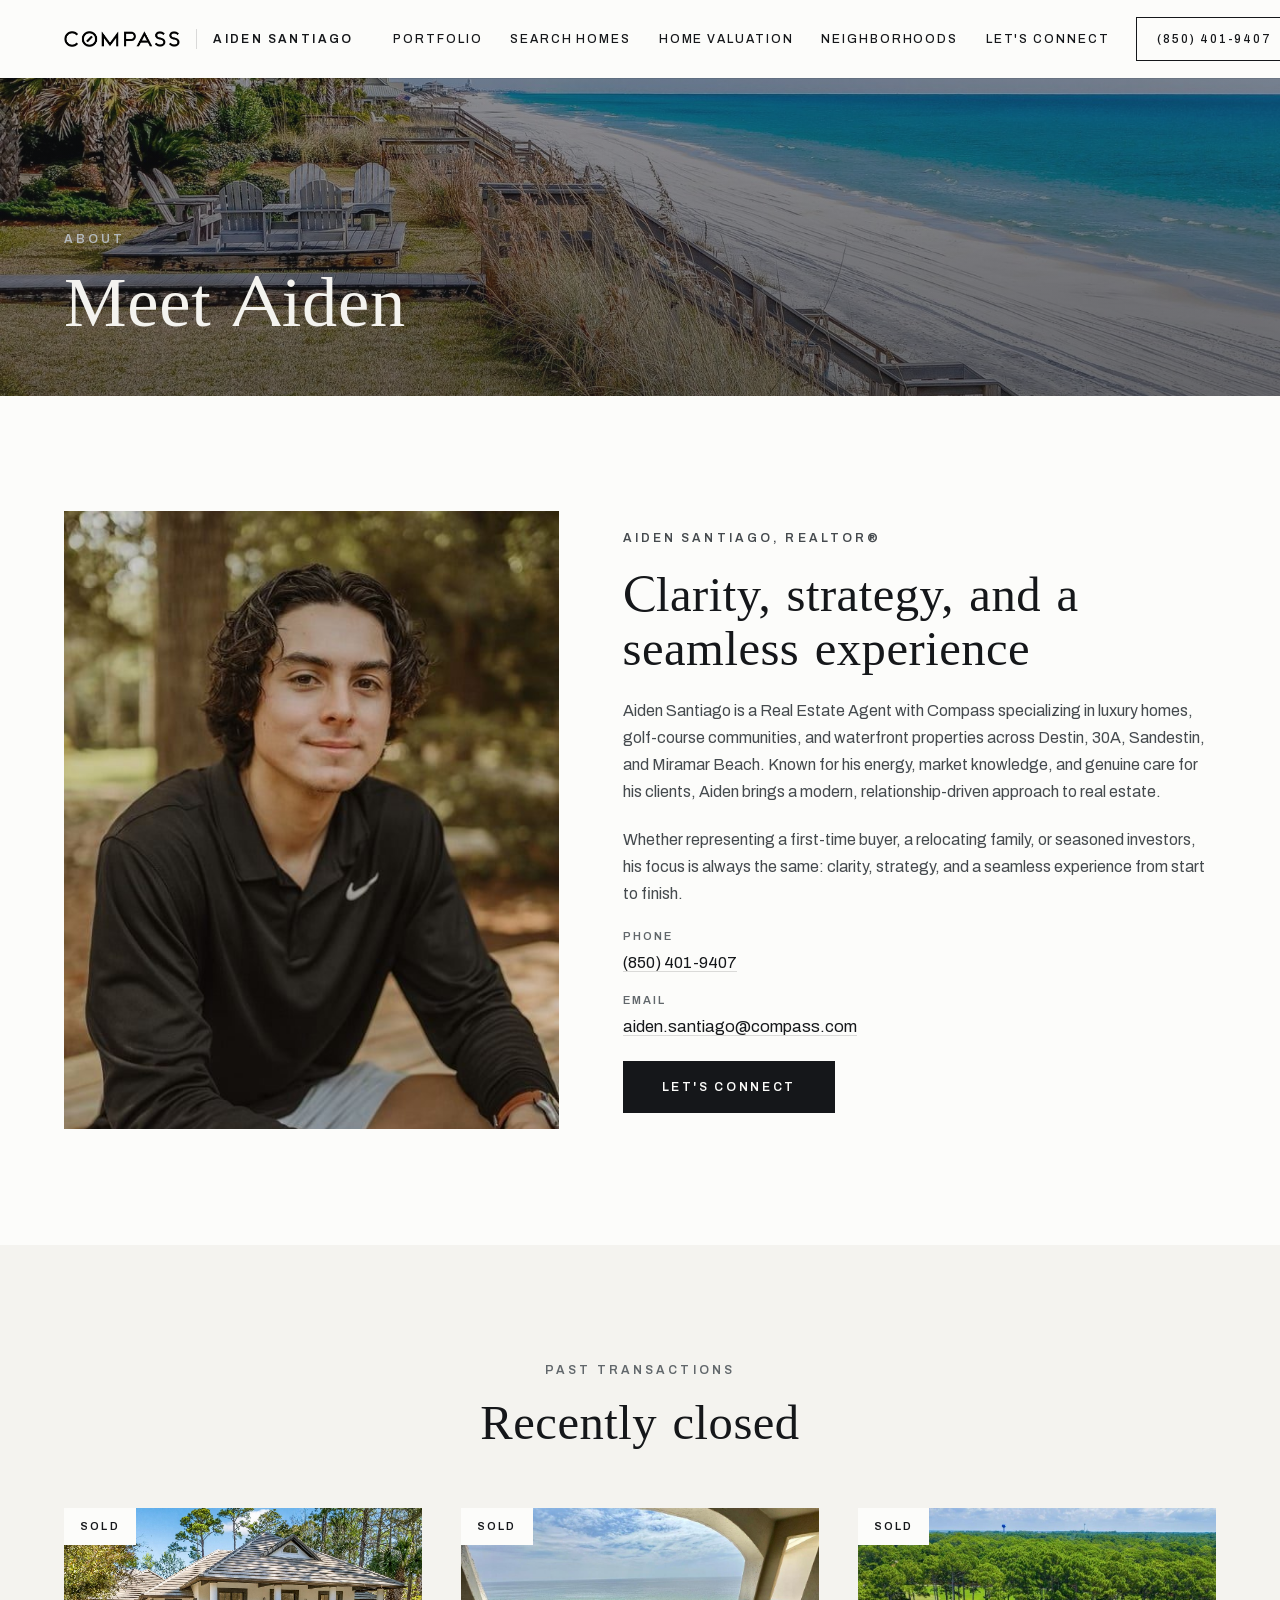
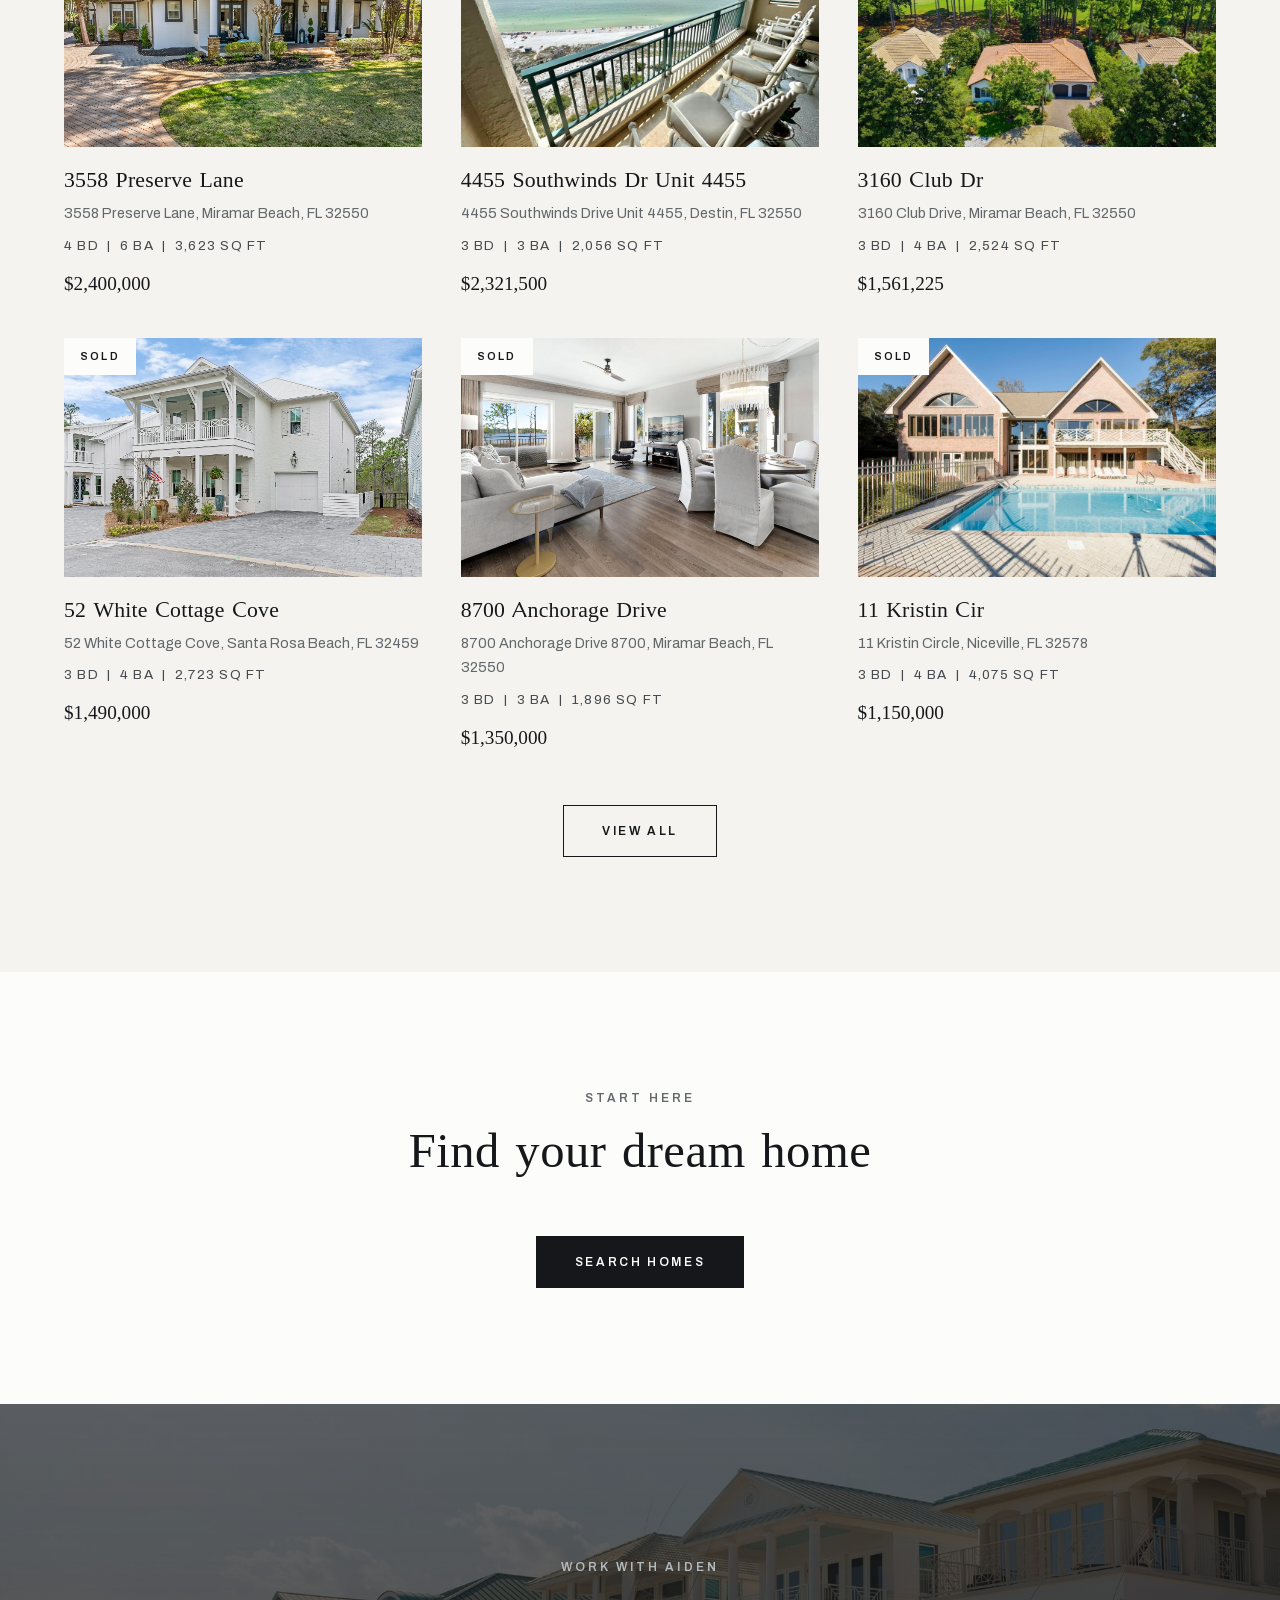
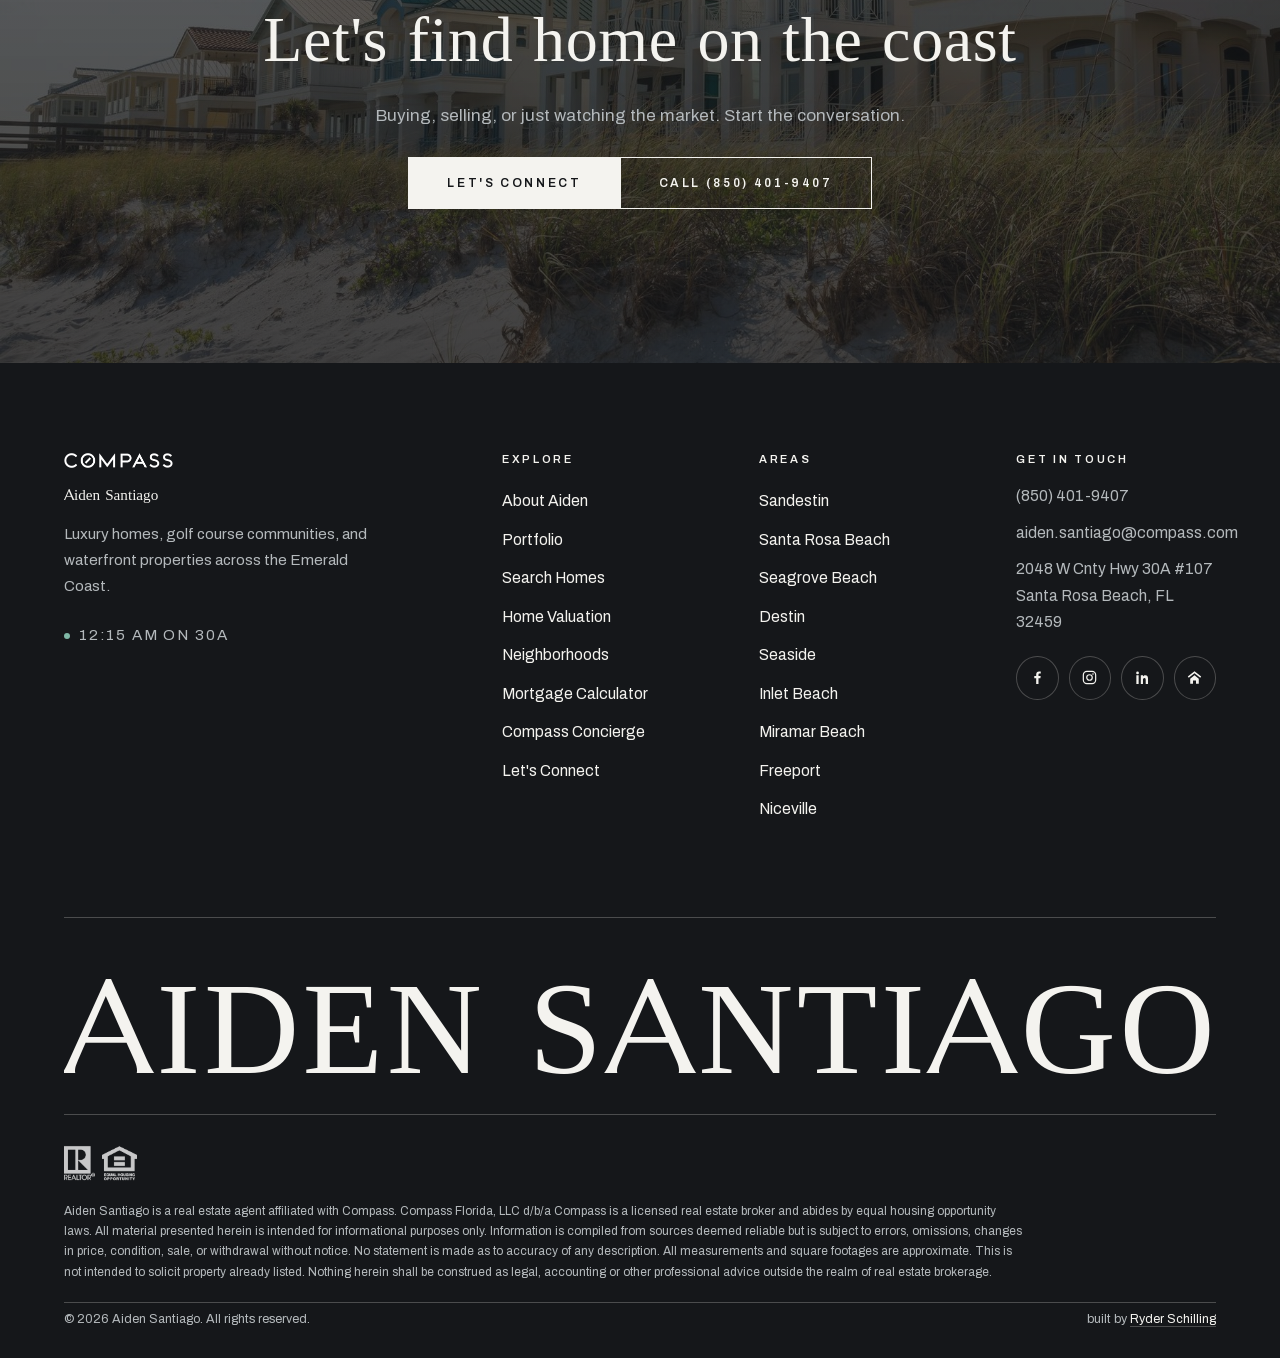
==== about/index.html @ 5829029d "Initial commit: Aiden Santiago real estate site" ====
<!DOCTYPE html>
<html lang="en">
<head>
<meta charset="utf-8">
<meta name="viewport" content="width=device-width, initial-scale=1.0">
<title>About Aiden Santiago | Compass Real Estate Agent, 30A</title>
<meta name="description" content="Meet Aiden Santiago, a Compass real estate agent serving Destin, 30A, Sandestin, and Miramar Beach.">
<meta name="robots" content="noindex, nofollow">
<meta name="author" content="Aiden Santiago">
<meta property="og:type" content="website">
<meta property="og:title" content="About Aiden Santiago | Compass Real Estate Agent, 30A">
<meta property="og:description" content="Meet Aiden Santiago, a Compass real estate agent serving Destin, 30A, Sandestin, and Miramar Beach.">
<meta property="og:image" content="/assets/img/og.jpg">
<meta name="twitter:card" content="summary_large_image">
<link rel="icon" href="/favicon.svg" type="image/svg+xml">
<link rel="apple-touch-icon" href="/apple-touch-icon.png">
<link rel="preload" href="/assets/fonts/marcellus-latin.woff2" as="font" type="font/woff2" crossorigin>
<link rel="preload" href="/assets/fonts/archivo-var-latin.woff2" as="font" type="font/woff2" crossorigin>
<link rel="stylesheet" href="/assets/css/main.css">
<script>/* hand-off: the previous page left the menu covering the screen, retract it into the burger */
(function(){try{var d=sessionStorage.getItem("as-menu-open");if(!d)return;sessionStorage.removeItem("as-menu-open");
var p=JSON.parse(d),r=document.documentElement;
if(p.x)r.style.setProperty("--mx",p.x);if(p.y)r.style.setProperty("--my",p.y);if(p.r)r.style.setProperty("--mr",p.r);
r.classList.add("menu-retract");}catch(e){}})();</script>
<script type="application/ld+json">{"@context":"https://schema.org","@graph":[{"@type":"RealEstateAgent","@id":"/#agent","name":"Aiden Santiago","telephone":"+18504019407","email":"aiden.santiago@compass.com","address":{"@type":"PostalAddress","streetAddress":"2048 W Cnty Hwy 30A #107","addressLocality":"Santa Rosa Beach","addressRegion":"FL","postalCode":"32459"},"areaServed":["Sandestin","Santa Rosa Beach","Seagrove Beach","Destin","Seaside","Inlet Beach","Miramar Beach","Freeport","Niceville"],"memberOf":{"@type":"Organization","name":"Compass"},"sameAs":["https://www.instagram.com/aiden_santiago"]},{"@type":"WebSite","@id":"/#site","name":"Aiden Santiago, Emerald Coast Real Estate","publisher":{"@id":"/#agent"}},{"@type":"WebPage","@id":"/about/","name":"About Aiden Santiago | Compass Real Estate Agent, 30A","description":"Meet Aiden Santiago, a Compass real estate agent serving Destin, 30A, Sandestin, and Miramar Beach.","isPartOf":{"@id":"/#site"}}]}</script>
</head>
<body>
<a class="skip-link" href="#main">Skip to content</a>
<header class="header is-scrolled">
<div class="wrap wrap--wide header__in">
<a class="header__brand" href="/" aria-label="Aiden Santiago, Compass. Home">
<img class="header__logo header__logo--dark" src="/assets/img/compass-wordmark-dark-864.png" alt="Compass" width="864" height="119">
<img class="header__logo header__logo--light" src="/assets/img/compass-wordmark-green-864.png" alt="" width="864" height="119">
<span class="header__agent">Aiden Santiago</span>
</a>
<nav class="nav" aria-label="Primary">
<a href="/portfolio/">Portfolio</a>
<a href="/search/">Search Homes</a>
<a href="/home-valuation/">Home Valuation</a>
<a href="/neighborhoods/">Neighborhoods</a>
<a href="/contact/">Let's Connect</a>
<a class="nav__phone" href="tel:+18504019407">(850) 401-9407</a>
</nav>
<button class="menu-btn" aria-expanded="false" aria-controls="drawer" aria-label="Open menu">
<span></span><span></span><span></span>
</button>
</div>
</header>
<div class="menu" id="drawer" tabindex="-1">
<div class="menu__bg" aria-hidden="true">
<img data-menu-img="home" src="/assets/img/emerald-coast-aerial.jpg" alt="" loading="lazy">
<img data-menu-img="about" src="/assets/img/aiden-seated.jpg" alt="" loading="lazy">
<img data-menu-img="portfolio" src="/assets/img/gulf-front-sunset-row.jpg" alt="" loading="lazy">
<img data-menu-img="search" src="/assets/img/harbor-homes-aerial.jpg" alt="" loading="lazy">
<img data-menu-img="home-valuation" src="/assets/img/estate-sunset-pool.jpg" alt="" loading="lazy">
<img data-menu-img="neighborhoods" src="/assets/img/coastal-lake-aerial.jpg" alt="" loading="lazy">
<img data-menu-img="mortgage-calculator" src="/assets/img/kitchen-modern.jpg" alt="" loading="lazy">
<img data-menu-img="concierge" src="/assets/img/living-room-white.jpg" alt="" loading="lazy">
<img data-menu-img="contact" src="/assets/img/balcony-sunset-beach.jpg" alt="" loading="lazy">
</div>
<div class="menu__inner">
<nav class="menu__nav" aria-label="All pages">
<a href="/" data-img="home">Home</a>
<a href="/about/" data-img="about">About Aiden</a>
<a href="/portfolio/" data-img="portfolio">Portfolio</a>
<a href="/search/" data-img="search">Search Homes</a>
<a href="/home-valuation/" data-img="home-valuation">Home Valuation</a>
<a href="/neighborhoods/" data-img="neighborhoods">Neighborhoods</a>
<a href="/mortgage-calculator/" data-img="mortgage-calculator">Mortgage Calculator</a>
<a href="/concierge/" data-img="concierge">Compass Concierge</a>
<a href="/contact/" data-img="contact">Let's Connect</a>
</nav>
<nav class="menu__foot" aria-label="Social profiles">
<div class="fsoc">
<a href="https://www.facebook.com/p/Aiden-Santiago-Real-Estate-Professional-100083073045133/" rel="noopener" target="_blank" aria-label="Aiden Santiago on Facebook"><svg viewBox="0 0 24 24" aria-hidden="true" focusable="false"><path d="M13.4 21v-8h2.7l.4-3.1h-3.1V7.9c0-.9.25-1.5 1.55-1.5h1.65V3.63c-.29-.04-1.27-.13-2.42-.13-2.4 0-4.03 1.46-4.03 4.14V9.9H7.44V13h2.7v8z"/></svg></a>
<a href="https://www.instagram.com/aiden_santiago/" rel="noopener" target="_blank" aria-label="Aiden Santiago on Instagram"><svg viewBox="0 0 24 24" aria-hidden="true" focusable="false"><rect x="3.3" y="3.3" width="17.4" height="17.4" rx="5" fill="none" stroke="currentColor" stroke-width="1.7"/><circle cx="12" cy="12" r="3.9" fill="none" stroke="currentColor" stroke-width="1.7"/><circle cx="16.9" cy="7.1" r="1.15"/></svg></a>
<a href="https://www.linkedin.com/in/aiden-santiago-573778230/" rel="noopener" target="_blank" aria-label="Aiden Santiago on LinkedIn"><svg viewBox="0 0 24 24" aria-hidden="true" focusable="false"><path d="M6.94 5.5a1.94 1.94 0 1 1-3.88 0 1.94 1.94 0 0 1 3.88 0zM3.32 8.9h3.24V21H3.32zM9.62 8.9h3.1v1.65h.05c.44-.83 1.5-1.7 3.1-1.7 3.31 0 3.92 2.17 3.92 5V21h-3.24v-5.44c0-1.3-.02-2.96-1.8-2.96-1.81 0-2.09 1.41-2.09 2.87V21H9.62z"/></svg></a>
<a href="https://www.zillow.com/profile/aiden%20santiago" rel="noopener" target="_blank" aria-label="Aiden Santiago on Zillow"><svg viewBox="0 0 24 24" aria-hidden="true" focusable="false"><path d="M12 3.3 2.55 10.65l1.32 1.7L12 6.02l8.13 6.33 1.32-1.7z"/><path d="M12 8.85 5.95 13.6V20.7h3.93v-4.35h4.24v4.35h3.93v-7.1z"/></svg></a>
</div>
</nav>
</div>
</div>

<main id="main" tabindex="-1">
<section class="phero phero--short">
<div class="phero__media"><img src="/assets/img/beach-walkover-cottage.jpg" alt="Beach walkover beside a coastal cottage on 30A" width="1800" height="1125"></div>
<div class="wrap phero__body">
<p class="kicker" style="color:var(--on-bed-mut)">About</p>
<h1 class="h1">Meet Aiden</h1>
</div>
</section>

<section class="sec">
<div class="wrap about-split">
<div class="about-split__media" data-rv>
<img src="/assets/img/aiden-seated.jpg" alt="Aiden Santiago outdoors" loading="lazy" width="533" height="800">
</div>
<div class="about-split__body">
<p class="kicker">Aiden Santiago, REALTOR&reg;</p>
<h2 class="h2">Clarity, strategy, and a seamless experience</h2>
<p>Aiden Santiago is a Real Estate Agent with Compass specializing in luxury homes, golf-course communities, and waterfront properties across Destin, 30A, Sandestin, and Miramar Beach. Known for his energy, market knowledge, and genuine care for his clients, Aiden brings a modern, relationship-driven approach to real estate.</p>
<p>Whether representing a first-time buyer, a relocating family, or seasoned investors, his focus is always the same: clarity, strategy, and a seamless experience from start to finish.</p>
<dl class="contact-info" style="gap:14px">
<div><dt>Phone</dt><dd><a href="tel:+18504019407">(850) 401-9407</a></dd></div>
<div><dt>Email</dt><dd><a href="mailto:aiden.santiago@compass.com">aiden.santiago@compass.com</a></dd></div>
</dl>
<div class="btn-row"><a class="btn btn--solid" href="/contact/">Let's connect</a></div>
</div>
</div>
</section>

<section class="sec band" aria-labelledby="past">
<div class="wrap">
<div class="sec-head center">
<p class="kicker">Past Transactions</p>
<h2 class="h2" id="past">Recently closed</h2>
</div>
<div class="pgrid pgrid--3">
<article class="pcard">
<div class="pcard__media">
<img src="/assets/img/props/prop-11.jpg" alt="3558 Preserve Lane, Miramar Beach" loading="lazy" width="1400" height="933">
<span class="pcard__status">Sold</span>
</div>
<div class="pcard__body">
<h3 class="pcard__name">3558 Preserve Lane</h3>
<p class="pcard__addr">3558 Preserve Lane, Miramar Beach, FL 32550</p>
<p class="pcard__specs">4 BD &nbsp;|&nbsp; 6 BA &nbsp;|&nbsp; 3,623 Sq Ft</p>
<p class="pcard__price">$2,400,000</p>
</div>
</article>
<article class="pcard">
<div class="pcard__media">
<img src="/assets/img/props/prop-16.jpg" alt="4455 Southwinds Dr Unit 4455, Destin" loading="lazy" width="1400" height="933">
<span class="pcard__status">Sold</span>
</div>
<div class="pcard__body">
<h3 class="pcard__name">4455 Southwinds Dr Unit 4455</h3>
<p class="pcard__addr">4455 Southwinds Drive Unit 4455, Destin, FL 32550</p>
<p class="pcard__specs">3 BD &nbsp;|&nbsp; 3 BA &nbsp;|&nbsp; 2,056 Sq Ft</p>
<p class="pcard__price">$2,321,500</p>
</div>
</article>
<article class="pcard">
<div class="pcard__media">
<img src="/assets/img/props/prop-2.jpg" alt="3160 Club Dr, Miramar Beach" loading="lazy" width="1400" height="933">
<span class="pcard__status">Sold</span>
</div>
<div class="pcard__body">
<h3 class="pcard__name">3160 Club Dr</h3>
<p class="pcard__addr">3160 Club Drive, Miramar Beach, FL 32550</p>
<p class="pcard__specs">3 BD &nbsp;|&nbsp; 4 BA &nbsp;|&nbsp; 2,524 Sq Ft</p>
<p class="pcard__price">$1,561,225</p>
</div>
</article>
<article class="pcard">
<div class="pcard__media">
<img src="/assets/img/props/prop-14.jpg" alt="52 White Cottage Cove, Santa Rosa Beach" loading="lazy" width="1400" height="933">
<span class="pcard__status">Sold</span>
</div>
<div class="pcard__body">
<h3 class="pcard__name">52 White Cottage Cove</h3>
<p class="pcard__addr">52 White Cottage Cove, Santa Rosa Beach, FL 32459</p>
<p class="pcard__specs">3 BD &nbsp;|&nbsp; 4 BA &nbsp;|&nbsp; 2,723 Sq Ft</p>
<p class="pcard__price">$1,490,000</p>
</div>
</article>
<article class="pcard">
<div class="pcard__media">
<img src="/assets/img/props/prop-8.jpg" alt="8700 Anchorage Drive, Miramar Beach" loading="lazy" width="1400" height="933">
<span class="pcard__status">Sold</span>
</div>
<div class="pcard__body">
<h3 class="pcard__name">8700 Anchorage Drive</h3>
<p class="pcard__addr">8700 Anchorage Drive 8700, Miramar Beach, FL 32550</p>
<p class="pcard__specs">3 BD &nbsp;|&nbsp; 3 BA &nbsp;|&nbsp; 1,896 Sq Ft</p>
<p class="pcard__price">$1,350,000</p>
</div>
</article>
<article class="pcard">
<div class="pcard__media">
<img src="/assets/img/props/prop-6.jpg" alt="11 Kristin Cir, Niceville" loading="lazy" width="1400" height="933">
<span class="pcard__status">Sold</span>
</div>
<div class="pcard__body">
<h3 class="pcard__name">11 Kristin Cir</h3>
<p class="pcard__addr">11 Kristin Circle, Niceville, FL 32578</p>
<p class="pcard__specs">3 BD &nbsp;|&nbsp; 4 BA &nbsp;|&nbsp; 4,075 Sq Ft</p>
<p class="pcard__price">$1,150,000</p>
</div>
</article>
</div>
<div class="btn-row center" style="margin-top:clamp(34px,4vw,52px)">
<a class="btn" href="/portfolio/">View all</a>
</div>
</div>
</section>

<section class="sec center">
<div class="wrap">
<div class="sec-head center">
<p class="kicker">Start Here</p>
<h2 class="h2">Find your dream home</h2>
</div>
<div class="btn-row center"><a class="btn btn--solid" href="/search/">Search homes</a></div>
</div>
</section>
<section class="cta" aria-labelledby="ww">
<div class="cta__media"><img src="/assets/img/walkover-long.jpg" alt="" loading="lazy"></div>
<div class="wrap cta__body">
<p class="kicker" style="color:var(--on-bed-mut)">Work With Aiden</p>
<h2 id="ww">Let's find home on the coast</h2>
<p class="lede" style="color:var(--on-bed-mut);text-align:center">Buying, selling, or just watching the market. Start the conversation.</p>
<div class="btn-row center">
<a class="btn btn--inv-solid" href="/contact/">Let's connect</a>
<a class="btn btn--inv" href="tel:+18504019407">Call (850) 401-9407</a>
</div>
</div>
</section>

</main>
<footer class="footer">
<div class="footer__scene" aria-hidden="true">
<img data-area="Sandestin" src="/assets/img/golf-dusk-water.jpg" alt="" loading="lazy">
<img data-area="Santa Rosa Beach" src="/assets/img/coastal-lake-aerial.jpg" alt="" loading="lazy">
<img data-area="Seagrove Beach" src="/assets/img/turquoise-cottage-dunes.jpg" alt="" loading="lazy">
<img data-area="Destin" src="/assets/img/destin-dusk-aerial.jpg" alt="" loading="lazy">
<img data-area="Seaside" src="/assets/img/seaside-dome-aerial.jpg" alt="" loading="lazy">
<img data-area="Inlet Beach" src="/assets/img/dune-fence-beach.jpg" alt="" loading="lazy">
<img data-area="Miramar Beach" src="/assets/img/miramar-coastline.jpg" alt="" loading="lazy">
<img data-area="Freeport" src="/assets/img/bayou-boat-dock.jpg" alt="" loading="lazy">
<img data-area="Niceville" src="/assets/img/bayou-docks-aerial.jpg" alt="" loading="lazy">
</div>
<div class="wrap wrap--wide">
<div class="footer__top">
<div class="footer__brand">
<img src="/assets/img/compass-wordmark-green-864.png" alt="Compass" width="864" height="119">
<p class="footer__name">Aiden Santiago</p>
<p>Luxury homes, golf course communities, and waterfront properties across the Emerald Coast.</p>
<p class="coasttime"><span class="dot" aria-hidden="true"></span><span data-coast-time>On the coast</span></p>
</div>
<div>
<h2 id="f-explore">Explore</h2>
<ul aria-labelledby="f-explore">
<li><a class="flink" href="/about/"><span class="n">01</span><span class="t">About Aiden</span></a></li>
<li><a class="flink" href="/portfolio/"><span class="n">02</span><span class="t">Portfolio</span></a></li>
<li><a class="flink" href="/search/"><span class="n">03</span><span class="t">Search Homes</span></a></li>
<li><a class="flink" href="/home-valuation/"><span class="n">04</span><span class="t">Home Valuation</span></a></li>
<li><a class="flink" href="/neighborhoods/"><span class="n">05</span><span class="t">Neighborhoods</span></a></li>
<li><a class="flink" href="/mortgage-calculator/"><span class="n">06</span><span class="t">Mortgage Calculator</span></a></li>
<li><a class="flink" href="/concierge/"><span class="n">07</span><span class="t">Compass Concierge</span></a></li>
<li><a class="flink" href="/contact/"><span class="n">08</span><span class="t">Let's Connect</span></a></li>
</ul>
</div>
<div>
<h2 id="f-areas">Areas</h2>
<ul aria-labelledby="f-areas">
<li><a class="flink" href="/neighborhoods/" data-area="Sandestin"><span class="n">01</span><span class="t">Sandestin</span></a></li>
<li><a class="flink" href="/neighborhoods/" data-area="Santa Rosa Beach"><span class="n">02</span><span class="t">Santa Rosa Beach</span></a></li>
<li><a class="flink" href="/neighborhoods/" data-area="Seagrove Beach"><span class="n">03</span><span class="t">Seagrove Beach</span></a></li>
<li><a class="flink" href="/neighborhoods/" data-area="Destin"><span class="n">04</span><span class="t">Destin</span></a></li>
<li><a class="flink" href="/neighborhoods/" data-area="Seaside"><span class="n">05</span><span class="t">Seaside</span></a></li>
<li><a class="flink" href="/neighborhoods/" data-area="Inlet Beach"><span class="n">06</span><span class="t">Inlet Beach</span></a></li>
<li><a class="flink" href="/neighborhoods/" data-area="Miramar Beach"><span class="n">07</span><span class="t">Miramar Beach</span></a></li>
<li><a class="flink" href="/neighborhoods/" data-area="Freeport"><span class="n">08</span><span class="t">Freeport</span></a></li>
<li><a class="flink" href="/neighborhoods/" data-area="Niceville"><span class="n">09</span><span class="t">Niceville</span></a></li>
</ul>
</div>
<div>
<h2 id="f-touch">Get in Touch</h2>
<address aria-labelledby="f-touch">
<a href="tel:+18504019407">(850) 401-9407</a>
<a href="mailto:aiden.santiago@compass.com">aiden.santiago@compass.com</a>
<span>2048 W Cnty Hwy 30A #107<br>Santa Rosa Beach, FL 32459</span>
</address>
<div class="fsoc">
<a href="https://www.facebook.com/p/Aiden-Santiago-Real-Estate-Professional-100083073045133/" rel="noopener" target="_blank" aria-label="Aiden Santiago on Facebook"><svg viewBox="0 0 24 24" aria-hidden="true" focusable="false"><path d="M13.4 21v-8h2.7l.4-3.1h-3.1V7.9c0-.9.25-1.5 1.55-1.5h1.65V3.63c-.29-.04-1.27-.13-2.42-.13-2.4 0-4.03 1.46-4.03 4.14V9.9H7.44V13h2.7v8z"/></svg></a>
<a href="https://www.instagram.com/aiden_santiago/" rel="noopener" target="_blank" aria-label="Aiden Santiago on Instagram"><svg viewBox="0 0 24 24" aria-hidden="true" focusable="false"><rect x="3.3" y="3.3" width="17.4" height="17.4" rx="5" fill="none" stroke="currentColor" stroke-width="1.7"/><circle cx="12" cy="12" r="3.9" fill="none" stroke="currentColor" stroke-width="1.7"/><circle cx="16.9" cy="7.1" r="1.15"/></svg></a>
<a href="https://www.linkedin.com/in/aiden-santiago-573778230/" rel="noopener" target="_blank" aria-label="Aiden Santiago on LinkedIn"><svg viewBox="0 0 24 24" aria-hidden="true" focusable="false"><path d="M6.94 5.5a1.94 1.94 0 1 1-3.88 0 1.94 1.94 0 0 1 3.88 0zM3.32 8.9h3.24V21H3.32zM9.62 8.9h3.1v1.65h.05c.44-.83 1.5-1.7 3.1-1.7 3.31 0 3.92 2.17 3.92 5V21h-3.24v-5.44c0-1.3-.02-2.96-1.8-2.96-1.81 0-2.09 1.41-2.09 2.87V21H9.62z"/></svg></a>
<a href="https://www.zillow.com/profile/aiden%20santiago" rel="noopener" target="_blank" aria-label="Aiden Santiago on Zillow"><svg viewBox="0 0 24 24" aria-hidden="true" focusable="false"><path d="M12 3.3 2.55 10.65l1.32 1.7L12 6.02l8.13 6.33 1.32-1.7z"/><path d="M12 8.85 5.95 13.6V20.7h3.93v-4.35h4.24v4.35h3.93v-7.1z"/></svg></a>
</div>
</div>
</div>

<div class="footer__mark">
<div class="wordmark-clip"><p class="wordmark" aria-hidden="true"><span>A</span><span>I</span><span>D</span><span>E</span><span>N</span><span aria-hidden="true">&nbsp;</span><span>S</span><span>A</span><span>N</span><span>T</span><span>I</span><span>A</span><span>G</span><span>O</span></p></div>
</div>

<div class="footer__legal">
<div class="footer__compliance">
<img src="/assets/img/badges-chalk.png" alt="REALTOR and Equal Housing Opportunity" width="900" height="466">
</div>
<p>Aiden Santiago is a real estate agent affiliated with Compass. Compass Florida, LLC d/b/a Compass is a licensed real estate broker and abides by equal housing opportunity laws. All material presented herein is intended for informational purposes only. Information is compiled from sources deemed reliable but is subject to errors, omissions, changes in price, condition, sale, or withdrawal without notice. No statement is made as to accuracy of any description. All measurements and square footages are approximate. This is not intended to solicit property already listed. Nothing herein shall be construed as legal, accounting or other professional advice outside the realm of real estate brokerage.</p>
<div class="footer__bar">
<span>&copy; <span data-current-year>2026</span> Aiden Santiago. All rights reserved.</span>
<span>built by <a href="https://ryderschilling.com" rel="noopener">Ryder Schilling</a></span>
</div>
</div>
</div>
</footer>
<script src="/assets/js/main.js" defer></script>
</body>
</html>
---- assets/css/main.css ----
/* ============================================================
   Aiden Santiago | Compass, mockup by Ryder Schilling
   Structure follows his current site. Rebuilt from scratch.
   ============================================================ */

@font-face{
  font-family:'Marcellus';
  font-style:normal;font-weight:400;font-display:swap;
  src:url('/assets/fonts/marcellus-latin.woff2') format('woff2');
  unicode-range:U+0000-00FF,U+0131,U+0152-0153,U+02BB-02BC,U+02C6,U+02DA,U+02DC,U+2000-206F,U+2074,U+20AC,U+2122,U+2191,U+2193,U+2212,U+2215,U+FEFF,U+FFFD;
}
@font-face{
  font-family:'Archivo';
  font-style:normal;font-weight:100 900;font-display:swap;
  src:url('/assets/fonts/archivo-var-latin.woff2') format('woff2');
}

/* ---------- Tokens ---------- */
:root{
  --paper:#FCFCFA;
  --surface:#F4F3EF;
  --surface-2:#EAE8E2;
  --ink:#15171A;
  --ink-2:#454A4E;
  --ink-3:#61676B;
  --bed:#15171A;
  --on-bed:#F4F3EF;
  --on-bed-mut:#B4B9BC;
  --line:rgba(21,23,26,.15);
  --line-2:rgba(21,23,26,.09);
  --line-inv:rgba(244,243,239,.24);

  --font-display:'Marcellus','Georgia',serif;
  --font-sans:'Archivo','Helvetica Neue',Arial,sans-serif;
  --ease:cubic-bezier(.22,1,.36,1);
  --gutter:clamp(20px,5vw,64px);
  --sec:clamp(72px,9vw,124px);
  --headerH:78px;
  --maxw:1400px;
}

/* ---------- Base ---------- */
*,*::before,*::after{box-sizing:border-box;margin:0;padding:0}
html{scroll-behavior:smooth;scroll-padding-top:calc(var(--headerH) + 12px);-webkit-text-size-adjust:100%}
body{
  font-family:var(--font-sans);font-weight:400;font-size:1rem;line-height:1.7;
  color:var(--ink);background:var(--paper);overflow-x:clip;
}
img,video{max-width:100%;display:block}
a{color:inherit}
button{font:inherit;color:inherit;background:none;border:0;cursor:pointer}
ul[role="list"]{list-style:none}
h1,h2,h3,h4{font-family:var(--font-display);font-weight:400;line-height:1.12;letter-spacing:.01em}
:focus-visible{outline:2px solid var(--ink);outline-offset:3px}
.on-dark :focus-visible,.footer :focus-visible,.header--hero :focus-visible{outline-color:var(--on-bed)}

.skip-link{
  position:absolute;left:16px;top:-64px;z-index:300;
  background:var(--ink);color:var(--on-bed);padding:12px 20px;
  font-size:.8125rem;letter-spacing:.14em;text-transform:uppercase;text-decoration:none;
  transition:top .2s var(--ease);
}
.skip-link:focus{top:12px}
.vh{position:absolute !important;width:1px;height:1px;padding:0;margin:-1px;overflow:hidden;clip:rect(0 0 0 0);clip-path:inset(50%);white-space:nowrap;border:0}
.wrap{padding-inline:var(--gutter);max-width:var(--maxw);margin-inline:auto;width:100%}
.wrap--wide{max-width:1660px}

/* ---------- Shared type ---------- */
.kicker{
  font-family:var(--font-sans);font-size:.75rem;font-weight:600;
  letter-spacing:.26em;text-transform:uppercase;color:var(--ink-3);
}
.on-dark .kicker{color:var(--on-bed-mut)}
.h1{font-size:clamp(2.5rem,5.6vw,4.4rem)}
.h2{font-size:clamp(2rem,3.8vw,3.15rem)}
.h3{font-size:clamp(1.35rem,2vw,1.75rem)}
.sec{padding-block:var(--sec)}
.sec--tight{padding-block:clamp(56px,6vw,86px)}
.band{background:var(--surface)}
.dark{background:var(--bed);color:var(--on-bed)}
.dark h1,.dark h2,.dark h3{color:var(--on-bed)}
.center{text-align:center}
.center .lede{margin-inline:auto}
.lede{font-size:1.0625rem;line-height:1.75;color:var(--ink-2);max-width:62ch}
.on-dark .lede{color:var(--on-bed-mut)}
.sec-head{display:flex;flex-direction:column;gap:16px;margin-bottom:clamp(34px,4.5vw,58px)}
.sec-head.center{align-items:center}

/* ---------- Buttons ---------- */
.btn{
  display:inline-flex;align-items:center;justify-content:center;
  min-height:52px;padding:15px 38px;border-radius:0;
  font-size:.75rem;font-weight:600;letter-spacing:.22em;text-transform:uppercase;
  text-decoration:none;border:1px solid var(--ink);color:var(--ink);background:transparent;
  transition:background .3s var(--ease),color .3s var(--ease),border-color .3s var(--ease);
}
.btn:hover{background:var(--ink);color:var(--paper)}
.btn--solid{background:var(--ink);color:var(--paper)}
.btn--solid:hover{background:transparent;color:var(--ink)}
.btn--inv{border-color:var(--on-bed);color:var(--on-bed)}
.btn--inv:hover{background:var(--on-bed);color:var(--ink)}
.btn--inv-solid{background:var(--on-bed);color:var(--ink);border-color:var(--on-bed)}
.btn--inv-solid:hover{background:transparent;color:var(--on-bed)}
.btn-row{display:flex;flex-wrap:wrap;gap:0}
.btn-row .btn + .btn{margin-left:-1px}
.btn-row.center{justify-content:center}

.tlink{
  display:inline-flex;align-items:center;gap:10px;min-height:26px;
  font-size:.75rem;font-weight:600;letter-spacing:.22em;text-transform:uppercase;
  text-decoration:none;padding-bottom:5px;position:relative;color:var(--ink);
}
.tlink::after{content:"";position:absolute;left:0;right:0;bottom:0;height:1px;background:currentColor;transform-origin:left;transition:transform .4s var(--ease)}
.tlink:hover::after{transform:scaleX(.3)}
.on-dark .tlink{color:var(--on-bed)}

/* ---------- Header ---------- */
.header{
  position:fixed;inset:0 0 auto 0;z-index:100;height:var(--headerH);
  display:flex;align-items:center;
  transition:background .35s var(--ease),box-shadow .35s var(--ease);
}
.header__in{display:flex;align-items:center;gap:clamp(16px,3vw,48px)}
.header__brand{display:flex;align-items:center;gap:16px;text-decoration:none;flex-shrink:0}
.header__logo{height:16px;width:auto}
.header__logo--light{display:none}
.header__agent{
  font-size:.75rem;font-weight:600;letter-spacing:.2em;text-transform:uppercase;
  white-space:nowrap;border-left:1px solid var(--line);padding-left:16px;color:var(--ink);
}
.nav{display:flex;align-items:center;gap:clamp(14px,2vw,32px);margin-left:auto}
.nav a{
  font-size:.75rem;font-weight:500;letter-spacing:.16em;text-transform:uppercase;
  text-decoration:none;color:var(--ink);padding:9px 1px;position:relative;white-space:nowrap;
}
.nav a::after{content:"";position:absolute;left:0;right:0;bottom:3px;height:1px;background:currentColor;transform:scaleX(0);transform-origin:left;transition:transform .3s var(--ease)}
.nav a:hover::after,.nav a[aria-current="page"]::after{transform:scaleX(1)}
.nav__phone{border:1px solid currentColor;padding:11px 20px !important}
.nav__phone::after{display:none}
.nav__phone:hover{background:var(--ink);color:var(--paper)}

.menu-btn{
  display:flex;flex-direction:column;justify-content:center;gap:5px;
  width:44px;height:44px;padding:11px;flex-shrink:0;margin-left:8px;
}
.menu-btn span{display:block;height:1.5px;background:var(--ink);transition:transform .3s var(--ease),opacity .3s var(--ease)}
.menu-btn[aria-expanded="true"] span:nth-child(1){transform:translateY(6.5px) rotate(45deg)}
.menu-btn[aria-expanded="true"] span:nth-child(2){opacity:0}
.menu-btn[aria-expanded="true"] span:nth-child(3){transform:translateY(-6.5px) rotate(-45deg)}

.header.is-scrolled{background:var(--paper);box-shadow:0 1px 0 var(--line-2)}
/* readable chrome over a bright video top */
.header--hero::before{
  content:"";position:absolute;inset:0 0 auto 0;height:170px;pointer-events:none;z-index:-1;
  background:linear-gradient(180deg,rgba(21,23,26,.52),rgba(21,23,26,0));
  transition:opacity .35s var(--ease);
}
.header--hero.is-scrolled::before{opacity:0}
/* hero-overlay state: white chrome over the video */
.header--hero:not(.is-scrolled) .header__logo--dark{display:none}
.header--hero:not(.is-scrolled) .header__logo--light{display:block}
.header--hero:not(.is-scrolled) .header__agent,
.header--hero:not(.is-scrolled) .nav a{color:var(--on-bed)}
.header--hero:not(.is-scrolled) .header__agent{border-left-color:var(--line-inv)}
.header--hero:not(.is-scrolled) .nav__phone:hover{background:var(--on-bed);color:var(--ink)}
.header--hero:not(.is-scrolled) .menu-btn span{background:var(--on-bed)}

/* ---------- Full-screen menu ---------- */
.menu{
  position:fixed;inset:0;z-index:200;overflow-y:auto;overscroll-behavior:contain;
  background:var(--bed);color:var(--on-bed);
  clip-path:circle(0px at var(--mx,100%) var(--my,39px));
  visibility:hidden;
  transition:clip-path .7s cubic-bezier(.76,0,.24,1),visibility 0s .7s;
}
.menu:focus{outline:none}
.menu :focus-visible{outline-color:var(--on-bed)}
.menu:not(.is-open){pointer-events:none}
.menu.is-open{
  clip-path:circle(var(--mr,160vmax) at var(--mx,100%) var(--my,39px));
  visibility:visible;
  transition:clip-path .85s cubic-bezier(.76,0,.24,1),visibility 0s 0s;
}

/* full-bleed hover imagery */
.menu__bg{position:absolute;inset:0;z-index:0;pointer-events:none;overflow:hidden}
.menu__bg img{
  position:absolute;inset:0;width:100%;height:100%;object-fit:cover;
  opacity:0;transform:scale(1.08);
  transition:opacity 1s var(--ease),transform 1.8s var(--ease);
}
.menu__bg img.on{opacity:1;transform:scale(1)}
.menu__bg::after{
  content:"";position:absolute;inset:0;
  background:
    radial-gradient(95% 72% at 50% 50%, rgba(21,23,26,.90) 0%, rgba(21,23,26,.80) 55%, rgba(21,23,26,.66) 100%),
    linear-gradient(180deg, rgba(21,23,26,.30), rgba(21,23,26,.10) 40%, rgba(21,23,26,.34));
}

.menu__inner{
  position:relative;z-index:2;min-height:100%;
  display:flex;flex-direction:column;
  justify-content:center;justify-content:safe center;
  gap:clamp(18px,3.2vh,40px);
  padding:calc(var(--headerH) + clamp(14px,3vh,42px)) var(--gutter) clamp(20px,3.5vh,44px);
}
.menu__nav{display:flex;flex-direction:column;align-items:center;text-align:center}
.menu__nav a{
  position:relative;text-decoration:none;color:var(--on-bed);
  font-family:var(--font-display);line-height:1.04;
  font-size:clamp(1.35rem,min(4.6vw,5.2vh),3.3rem);
  padding:clamp(2px,.55vh,9px) 8px;
  opacity:0;transform:translateY(38px);
  transition:opacity .7s var(--ease),transform .7s var(--ease),color .35s var(--ease);
}
.menu.is-open .menu__nav a{opacity:1;transform:none}
.menu.is-open .menu__nav a:nth-child(1){transition-delay:.20s}
.menu.is-open .menu__nav a:nth-child(2){transition-delay:.26s}
.menu.is-open .menu__nav a:nth-child(3){transition-delay:.32s}
.menu.is-open .menu__nav a:nth-child(4){transition-delay:.38s}
.menu.is-open .menu__nav a:nth-child(5){transition-delay:.44s}
.menu.is-open .menu__nav a:nth-child(6){transition-delay:.50s}
.menu.is-open .menu__nav a:nth-child(7){transition-delay:.56s}
.menu.is-open .menu__nav a:nth-child(8){transition-delay:.62s}
.menu.is-open .menu__nav a:nth-child(9){transition-delay:.68s}

/* the line that draws across */
.menu__nav a::after{
  content:"";position:absolute;left:8px;right:8px;bottom:max(2px,.55vh);height:1px;
  background:currentColor;transform:scaleX(0);transform-origin:left;
  transition:transform .55s var(--ease);
}
/* letters, lifted in sequence (per-letter delay set in JS) */
.menu__t{display:inline-block}
.menu__t .ltr{display:inline-block;transition:transform .4s var(--ease)}

@media (hover:hover) and (pointer:fine){
  .menu__nav:hover a{color:var(--on-bed-mut)}
  .menu__nav a:hover{color:var(--on-bed)}
  .menu__nav a:hover::after{transform:scaleX(1)}
  .menu__nav a:hover .ltr{transform:translateY(-.13em)}
}
.menu__nav a:focus-visible::after{transform:scaleX(1)}
.menu__nav a:focus-visible .ltr{transform:translateY(-.13em)}

.menu__foot{display:flex;justify-content:center;opacity:0;transform:translateY(24px);transition:opacity .6s var(--ease),transform .6s var(--ease)}
.menu.is-open .menu__foot{opacity:1;transform:none;transition-delay:.76s}
.menu__foot .fsoc{margin-top:0}

/* clicked a link: only the dark sheet stays, it hands off to the next page */
.menu.is-leaving .menu__inner{opacity:0;transition:opacity .22s var(--ease)}
.menu.is-leaving .menu__bg img{opacity:0;transition:opacity .22s var(--ease)}

/* the next page paints already covered, then the circle retracts into the burger */
html.menu-retract{overflow:hidden}
html.menu-retract .menu{
  clip-path:circle(var(--mr,160vmax) at var(--mx,100%) var(--my,39px));
  visibility:visible;transition:none;pointer-events:none;
}
html.menu-retract .menu__inner,html.menu-retract .menu__bg img{opacity:0}

/* header chrome while the menu is open */
.header.is-menu,html.menu-retract .header{background:transparent;box-shadow:none;z-index:220}
html.menu-retract .menu-btn span:nth-child(1){transform:translateY(6.5px) rotate(45deg)}
html.menu-retract .menu-btn span:nth-child(2){opacity:0}
html.menu-retract .menu-btn span:nth-child(3){transform:translateY(-6.5px) rotate(-45deg)}
.header.is-menu::before,html.menu-retract .header::before{opacity:0}
.header.is-menu .header__logo--dark,html.menu-retract .header__logo--dark{display:none}
.header.is-menu .header__logo--light,html.menu-retract .header__logo--light{display:block}
.header.is-menu .header__agent,html.menu-retract .header__agent{color:var(--on-bed);border-left-color:var(--line-inv)}
.header.is-menu .menu-btn span,html.menu-retract .menu-btn span{background:var(--on-bed)}
.header.is-menu .nav a:not(.nav__phone),html.menu-retract .nav a:not(.nav__phone){opacity:0;pointer-events:none}
.header.is-menu .nav a{transition:opacity .3s var(--ease),color .3s var(--ease)}
.header.is-menu .nav__phone,html.menu-retract .nav__phone{color:var(--on-bed);border-color:var(--line-inv)}
.header.is-menu .nav__phone:hover{background:var(--on-bed);color:var(--ink)}

/* ---------- Hero ---------- */
.hero{position:relative;min-height:100svh;display:grid;place-items:center;text-align:center;color:var(--on-bed)}
.hero__media{position:absolute;inset:0;overflow:hidden}
.hero__media video,.hero__media img{width:100%;height:100%;object-fit:cover}
.hero__media::after{
  content:"";position:absolute;inset:0;
  background:
    radial-gradient(120% 62% at 50% 46%, rgba(21,23,26,.46) 0%, rgba(21,23,26,.12) 72%, rgba(21,23,26,0) 100%),
    linear-gradient(180deg, rgba(21,23,26,.42) 0%, rgba(21,23,26,.20) 40%, rgba(21,23,26,.40) 100%),
    rgba(21,23,26,.16);
}
.hero__body{position:relative;z-index:2;display:flex;flex-direction:column;align-items:center;gap:clamp(18px,3vh,30px);padding-block:calc(var(--headerH) + 20px) 40px}
.hero h1{
  font-size:clamp(2.6rem,7.4vw,6.4rem);line-height:1.02;letter-spacing:.035em;
  color:var(--on-bed);
}
.hero__tag{font-size:clamp(.75rem,1.1vw,.9rem);font-weight:600;letter-spacing:.32em;text-transform:uppercase;color:var(--on-bed)}
.hero__vidbtn{
  position:absolute;right:var(--gutter);bottom:26px;z-index:3;
  display:inline-flex;align-items:center;gap:9px;
  background:rgba(21,23,26,.6);color:var(--on-bed);padding:11px 16px;
  font-size:.6875rem;font-weight:600;letter-spacing:.2em;text-transform:uppercase;
}
.hero__vidbtn svg{width:11px;height:12px}

/* Search bar */
.search{display:flex;width:min(760px,100%);margin-top:8px}
.search__field{position:relative;flex:1;display:flex;align-items:center;background:var(--paper)}
.search__field svg{position:absolute;left:18px;width:17px;height:17px;color:var(--ink-3);pointer-events:none}
.search input{
  font:inherit;font-size:.975rem;width:100%;border:0;background:transparent;color:var(--ink);
  padding:19px 18px 19px 46px;min-height:58px;
}
.search input::placeholder{color:var(--ink-3)}
.search input:focus-visible{outline:2px solid var(--ink);outline-offset:-2px}
.search button{
  background:var(--ink);color:var(--paper);border:0;padding:0 34px;min-height:58px;
  font-size:.75rem;font-weight:600;letter-spacing:.22em;text-transform:uppercase;
  transition:opacity .25s var(--ease);
}
.search button:hover{opacity:.86}

/* ---------- Three-way intent band ---------- */
.trio{display:grid;grid-template-columns:repeat(3,1fr);border-top:1px solid var(--line-2)}
.trio a{
  display:flex;flex-direction:column;align-items:center;justify-content:center;gap:12px;
  padding:clamp(38px,5vw,62px) 20px;text-decoration:none;
  border-bottom:1px solid var(--line-2);border-right:1px solid var(--line-2);
  transition:background .3s var(--ease);
}
.trio a:last-child{border-right:0}
.trio a:hover{background:var(--surface)}
.trio__t{font-family:var(--font-display);font-size:clamp(1.5rem,2.4vw,2.1rem)}
.trio__s{font-size:.7rem;font-weight:600;letter-spacing:.22em;text-transform:uppercase;color:var(--ink-3)}

/* ---------- Meet Aiden ---------- */
.about-split{display:grid;grid-template-columns:minmax(0,5fr) minmax(0,6fr);gap:clamp(30px,5vw,80px);align-items:center}
.about-split__media{aspect-ratio:4/5;overflow:hidden}
.about-split__media img{width:100%;height:100%;object-fit:cover;object-position:50% 22%}
.about-split__body{display:flex;flex-direction:column;gap:20px;align-items:flex-start}
.about-split__body p{color:var(--ink-2)}

/* ---------- Property cards ---------- */
.pgrid{display:grid;gap:clamp(24px,3vw,44px)}
.pgrid--2{grid-template-columns:repeat(2,1fr)}
.pgrid--3{grid-template-columns:repeat(3,1fr)}
.pcard{display:flex;flex-direction:column;text-decoration:none;color:inherit}
.pcard__media{position:relative;overflow:hidden;aspect-ratio:3/2;background:var(--surface-2)}
.pcard__media img{width:100%;height:100%;object-fit:cover;transition:transform .7s var(--ease)}
.pcard:hover .pcard__media img{transform:scale(1.04)}
.pcard__status{
  position:absolute;top:0;left:0;z-index:2;background:var(--paper);color:var(--ink);
  padding:9px 16px;font-size:.6875rem;font-weight:600;letter-spacing:.2em;text-transform:uppercase;
}
.pcard__body{padding-top:20px;display:flex;flex-direction:column;gap:8px}
.pcard__name{font-family:var(--font-display);font-size:clamp(1.25rem,1.7vw,1.55rem);line-height:1.2}
.pcard__addr{font-size:.9rem;color:var(--ink-3)}
.pcard__specs{font-size:.85rem;letter-spacing:.09em;color:var(--ink-2);text-transform:uppercase}
.pcard__price{font-family:var(--font-display);font-size:1.2rem;margin-top:2px}
.pcard__cta{margin-top:10px;font-size:.6875rem;font-weight:600;letter-spacing:.2em;text-transform:uppercase;color:var(--ink-3)}
.pcard:hover .pcard__cta{color:var(--ink)}

/* ---------- Valuation band ---------- */
.valband{position:relative;overflow:clip;color:var(--on-bed)}
.valband__media{position:absolute;inset:0}
.valband__media img{width:100%;height:100%;object-fit:cover}
.valband__media::after{content:"";position:absolute;inset:0;background:linear-gradient(180deg,rgba(21,23,26,.74),rgba(21,23,26,.84)),rgba(21,23,26,.12)}
.valband__body{position:relative;z-index:2;display:flex;flex-direction:column;align-items:center;gap:24px;text-align:center;padding-block:clamp(76px,10vw,132px)}
.valband h2{color:var(--on-bed)}
.vbullets{display:flex;flex-wrap:wrap;justify-content:center;gap:12px 34px;list-style:none;padding:0}
.vbullets li{display:flex;align-items:center;gap:10px;font-size:.8rem;font-weight:600;letter-spacing:.16em;text-transform:uppercase;color:var(--on-bed-mut)}
.vbullets li::before{content:"";width:5px;height:5px;background:var(--on-bed-mut)}

/* ---------- Neighborhood cards ---------- */
.nbgrid{display:grid;grid-template-columns:repeat(3,1fr);gap:clamp(18px,2.4vw,32px)}
.nbcard{position:relative;display:block;aspect-ratio:4/5;overflow:hidden;text-decoration:none;color:var(--on-bed)}
.nbcard img{width:100%;height:100%;object-fit:cover;transition:transform .8s var(--ease)}
.nbcard:hover img{transform:scale(1.05)}
.nbcard::after{content:"";position:absolute;inset:0;background:linear-gradient(180deg,rgba(21,23,26,.06) 40%,rgba(21,23,26,.72) 100%)}
.nbcard__body{position:absolute;left:0;right:0;bottom:0;z-index:2;padding:24px;display:flex;flex-direction:column;gap:8px;align-items:flex-start}
.nbcard__n{font-family:var(--font-display);font-size:clamp(1.4rem,2vw,1.9rem)}
.nbcard__m{font-size:.6875rem;font-weight:600;letter-spacing:.2em;text-transform:uppercase;color:var(--on-bed-mut)}

/* ---------- Neighborhood rail (scroll-driven horizontal) ---------- */
.nbcard__i{position:absolute;top:20px;left:24px;z-index:2;font-size:.6875rem;font-weight:600;letter-spacing:.2em;color:var(--on-bed)}
.nbcard::before{content:"";position:absolute;inset:0;z-index:1;background:linear-gradient(180deg,rgba(21,23,26,.78),rgba(21,23,26,.58) 18%,rgba(21,23,26,0) 46%)}
.nbgrid .nbcard::before,.area-grid .nbcard::before{display:none}

.nbrun{position:relative}
.nbrun__track{position:relative}
.nbrun__stage{padding-block:var(--sec)}
.nbrun__head .sec-head{margin-bottom:clamp(30px,4vw,50px)}
.nbrail{
  display:flex;gap:clamp(16px,2vw,28px);
  padding-inline:var(--gutter);
  overflow-x:auto;overscroll-behavior-x:contain;-webkit-overflow-scrolling:touch;
  scroll-snap-type:x mandatory;scrollbar-width:none;
}
.nbrail::-webkit-scrollbar{display:none}
.nbrail > *{flex:0 0 clamp(240px,74vw,340px);scroll-snap-align:center}
.nbrail .nbcard__m{max-width:22ch;line-height:1.5}

.nbrail__end{
  position:relative;display:flex;flex-direction:column;justify-content:flex-end;gap:12px;
  aspect-ratio:4/5;padding:24px;background:var(--bed);color:var(--on-bed);text-decoration:none;overflow:hidden;
}
.nbrail__end-k{font-size:.6875rem;font-weight:600;letter-spacing:.2em;text-transform:uppercase;color:var(--on-bed-mut)}
.nbrail__end-t{font-family:var(--font-display);font-size:clamp(1.4rem,2vw,1.9rem);line-height:1.15}
.nbrail__end-a{font-size:1.4rem;line-height:1;transition:transform .6s var(--ease)}
.nbrail__end:hover .nbrail__end-a,.nbrail__end:focus-visible .nbrail__end-a{transform:translateX(12px)}

.nbrun__foot{display:flex;align-items:center;justify-content:center;gap:20px;margin-top:clamp(26px,3.2vw,44px)}
.nbrun__hint{font-size:.6875rem;font-weight:600;letter-spacing:.2em;text-transform:uppercase;color:var(--ink-3)}
.nbrun__prog{display:none;position:relative;height:1px;width:min(340px,34vw);background:var(--line)}
.nbrun__prog > span{position:absolute;left:0;top:-1px;display:block;height:3px;width:0;background:var(--ink)}
.nbrun__hint--scroll{display:none}
.nbrun__all{margin-left:4px}

/* pinned mode, added by JS on pointer:fine desktops */
.nbrun.is-pinned .nbrun__stage{
  position:sticky;top:0;height:100svh;padding-block:0;overflow:clip;
  display:flex;flex-direction:column;justify-content:center;
}
.nbrun.is-pinned .nbrun__head .sec-head{margin-bottom:clamp(24px,3vw,40px)}
.nbrun.is-pinned .nbrail{
  overflow:visible;scroll-snap-type:none;padding-block:6px;
  will-change:transform;
}
.nbrun.is-pinned .nbrail > *{flex:0 0 auto;width:clamp(260px,25vw,380px);height:clamp(300px,52vh,560px);aspect-ratio:auto}
.nbrun.is-pinned .nbrun__prog{display:block}
.nbrun.is-pinned .nbrun__hint--swipe{display:none}
.nbrun.is-pinned .nbrun__hint--scroll{display:inline}
.nbrun.is-pinned .nbrun__all{display:none}

@media (max-width:940px){
  .nbrun__stage{padding-block:clamp(56px,8vw,90px)}
  .nbrun__foot{flex-direction:column;gap:16px}
}

/* ---------- Newsletter ---------- */
.news{display:flex;flex-direction:column;align-items:center;gap:22px;text-align:center}
.news form{display:flex;width:min(640px,100%);flex-wrap:wrap;gap:0}
.news .f-in{flex:1;min-width:220px;display:flex;flex-direction:column;gap:6px;text-align:left}
.news label{font-size:.7rem;font-weight:600;letter-spacing:.18em;text-transform:uppercase;color:var(--ink-3)}
.news input{font:inherit;border:1px solid var(--ink);background:var(--paper);padding:15px 16px;min-height:54px;border-radius:0;color:var(--ink)}
.news button{min-height:54px;align-self:flex-end}
.news .btn-row{justify-content:center;width:100%;margin-top:clamp(20px,2.4vw,30px)}

/* ---------- CTA band ---------- */
.cta{position:relative;overflow:clip;color:var(--on-bed);text-align:center}
.cta__media{position:absolute;inset:0}
.cta__media img{width:100%;height:100%;object-fit:cover}
.cta__media::after{content:"";position:absolute;inset:0;background:linear-gradient(180deg,rgba(21,23,26,.62),rgba(21,23,26,.78)),rgba(21,23,26,.1)}
.cta__body{position:relative;z-index:2;display:flex;flex-direction:column;align-items:center;gap:26px;padding-block:clamp(90px,12vw,160px)}
.cta h2{color:var(--on-bed);font-size:clamp(2.2rem,5vw,4rem)}

/* ---------- Instagram strip ---------- */
.igstrip{display:grid;grid-template-columns:repeat(6,1fr);gap:2px}
.igstrip a{display:block;aspect-ratio:1;overflow:hidden;position:relative}
.igstrip img{width:100%;height:100%;object-fit:cover;transition:transform .7s var(--ease),filter .5s var(--ease)}
.igstrip a:hover img{transform:scale(1.06)}

/* ---------- Page hero (interior) ---------- */
.phero{position:relative;min-height:56svh;display:flex;align-items:flex-end;color:var(--on-bed)}
.phero--short{min-height:44svh}
.phero__media{position:absolute;inset:0;overflow:hidden}
.phero__media img{width:100%;height:100%;object-fit:cover}
.phero__media::after{content:"";position:absolute;inset:0;background:linear-gradient(180deg,rgba(21,23,26,.36) 0%,rgba(21,23,26,.60) 100%)}
.phero__body{position:relative;z-index:2;width:100%;padding-block:clamp(36px,6vh,72px);display:flex;flex-direction:column;gap:14px}
.phero h1{color:var(--on-bed)}
.phero__sub{color:var(--on-bed-mut);max-width:58ch}

/* ---------- Forms ---------- */
.form{display:flex;flex-direction:column;gap:20px}
.f-row{display:grid;grid-template-columns:1fr 1fr;gap:20px}
.f-field{display:flex;flex-direction:column;gap:7px}
.f-field label{font-size:.7rem;font-weight:600;letter-spacing:.18em;text-transform:uppercase;color:var(--ink-3)}
.f-field input,.f-field select,.f-field textarea{
  font:inherit;color:var(--ink);background:var(--paper);
  border:1px solid var(--line);border-radius:0;padding:14px 15px;min-height:52px;
}
.f-field textarea{min-height:132px;resize:vertical}
.f-field input:focus-visible,.f-field select:focus-visible,.f-field textarea:focus-visible{outline:2px solid var(--ink);outline-offset:-2px;border-color:var(--ink)}
.f-note{font-size:.85rem;color:var(--ink-3)}
.form__ok{background:var(--surface-2);color:var(--ink);padding:15px 18px;font-size:.95rem}

/* ---------- Contact split ---------- */
.contact-split{display:grid;grid-template-columns:minmax(0,4fr) minmax(0,6fr);gap:clamp(32px,6vw,90px);align-items:start}
.contact-info{display:flex;flex-direction:column;gap:22px}
.contact-info dl{display:flex;flex-direction:column;gap:16px}
.contact-info dt{font-size:.7rem;font-weight:600;letter-spacing:.2em;text-transform:uppercase;color:var(--ink-3);margin-bottom:3px}
.contact-info dd{font-size:1.02rem}
.contact-info a{text-decoration:none;border-bottom:1px solid var(--line)}
.contact-info a:hover{border-bottom-color:var(--ink)}

/* ---------- Search results ---------- */
.searchbar{display:flex;gap:0;width:min(760px,100%);margin-bottom:14px}
.searchbar .search__field{border:1px solid var(--line)}
.filters{display:flex;flex-wrap:wrap;gap:0;margin-bottom:30px}
.filters button{
  border:1px solid var(--line);padding:11px 22px;min-height:44px;
  font-size:.7rem;font-weight:600;letter-spacing:.18em;text-transform:uppercase;color:var(--ink-2);
  transition:background .25s var(--ease),color .25s var(--ease);
}
.filters button + button{margin-left:-1px}
.filters button[aria-pressed="true"]{background:var(--ink);color:var(--paper);border-color:var(--ink)}
.result-count{font-size:.8rem;letter-spacing:.16em;text-transform:uppercase;color:var(--ink-3);margin-bottom:26px}
.empty{padding:64px 0;text-align:center;color:var(--ink-3)}

/* ---------- Mortgage calculator ---------- */
.calc{display:grid;grid-template-columns:minmax(0,1fr) minmax(0,1fr);gap:clamp(32px,5vw,72px);align-items:start}
.calc__out{background:var(--surface);padding:clamp(26px,3.4vw,44px);display:flex;flex-direction:column;gap:22px}
.calc__total{display:flex;flex-direction:column;gap:6px}
.calc__total .n{font-family:var(--font-display);font-size:clamp(2.4rem,4.4vw,3.4rem);line-height:1}
.calc__break{display:flex;flex-direction:column;gap:0;list-style:none;padding:0}
.calc__break li{display:flex;justify-content:space-between;gap:16px;padding:13px 0;border-top:1px solid var(--line-2);font-size:.95rem}
.calc__break li span:first-child{color:var(--ink-2)}
.calc__bar{display:flex;height:7px;overflow:hidden;background:var(--surface-2)}
.calc__bar i{display:block;height:100%}
.calc__bar i:nth-child(1){background:var(--ink)}
.calc__bar i:nth-child(2){background:#5B6165}
.calc__bar i:nth-child(3){background:#8D9295}
.calc__bar i:nth-child(4){background:#B9BDBF}
.legend{display:flex;flex-wrap:wrap;gap:8px 20px;font-size:.78rem;color:var(--ink-2)}
.legend span{display:flex;align-items:center;gap:7px}
.legend i{width:9px;height:9px;display:block}

/* ---------- Concierge ---------- */
.pillars{display:grid;grid-template-columns:repeat(4,1fr);gap:clamp(20px,2.6vw,38px)}
.pillar{display:flex;flex-direction:column;gap:10px}
.pillar h3{font-size:1.3rem}
.pillar p{font-size:.95rem;color:var(--ink-2)}
.statrow{display:grid;grid-template-columns:repeat(3,1fr);gap:clamp(24px,4vw,56px)}
.statrow .s{display:flex;flex-direction:column;gap:10px;text-align:center;align-items:center}
.statrow .n{font-family:var(--font-display);font-size:clamp(2.6rem,5vw,4rem);line-height:1;color:var(--on-bed)}
.statrow p{font-size:.92rem;color:var(--on-bed-mut);max-width:30ch}
.svc-list{columns:3;column-gap:clamp(24px,4vw,56px);list-style:none;padding:0}
.svc-list li{break-inside:avoid;padding:9px 0;border-bottom:1px solid var(--line-2);font-size:.95rem}
.steps{counter-reset:s;display:flex;flex-direction:column;gap:0;list-style:none;padding:0}
.steps li{
  counter-increment:s;display:grid;grid-template-columns:auto 1fr;gap:clamp(18px,3vw,40px);
  padding:clamp(22px,3vw,34px) 0;border-top:1px solid var(--line-2);align-items:start;
}
.steps li:last-child{border-bottom:1px solid var(--line-2)}
.steps li::before{content:"0" counter(s);font-family:var(--font-display);font-size:1.5rem;color:var(--ink-3)}
.steps p{color:var(--ink-2)}
.fineprint{font-size:.75rem;line-height:1.7;color:var(--ink-3)}

/* ---------- Areas list (neighborhoods index) ---------- */
.area-grid{display:grid;grid-template-columns:repeat(3,1fr);gap:clamp(18px,2.4vw,32px)}

/* ---------- Reveals ---------- */
[data-rv]{opacity:0;transform:translateY(24px);transition:opacity .8s var(--ease),transform .8s var(--ease)}
[data-rv].in{opacity:1;transform:none}

/* ---------- Footer ---------- */
.footer{
  position:relative;background:var(--bed);color:var(--on-bed-mut);
  overflow:clip;isolation:isolate;
}
/* signature: the area list paints the coast behind the whole footer */
.footer__scene{position:absolute;inset:0;z-index:-2;pointer-events:none}
.footer__scene img{
  position:absolute;inset:0;width:100%;height:100%;object-fit:cover;
  opacity:0;transform:scale(1.06);
  transition:opacity .85s var(--ease),transform 1.4s var(--ease);
}
.footer__scene img.on{opacity:.30;transform:scale(1)}
.footer__scene::after{
  content:"";position:absolute;inset:0;
  background:linear-gradient(180deg,rgba(21,23,26,.88) 0%,rgba(21,23,26,.80) 45%,rgba(21,23,26,.92) 100%);
}
.footer a{color:var(--on-bed)}

.footer__top{
  display:grid;grid-template-columns:minmax(0,4fr) repeat(3,minmax(0,2.1fr));
  gap:clamp(30px,4.5vw,60px);padding-block:clamp(56px,7vw,96px);
}
.footer__brand{display:flex;flex-direction:column;gap:18px;align-items:flex-start}
.footer__brand img{height:15px;width:auto}
.footer__name{font-family:var(--font-display);font-size:1.7rem;color:var(--on-bed);line-height:1.2}
.footer__brand p{font-size:.95rem;max-width:34ch}
.footer h2{
  font-family:var(--font-sans);font-size:.7rem;font-weight:600;letter-spacing:.24em;
  text-transform:uppercase;color:var(--on-bed);margin-bottom:18px;
}
.footer ul{display:flex;flex-direction:column;gap:2px;list-style:none;padding:0}

/* link rows: index number slides in, label steps right */
.flink{
  display:inline-flex;align-items:baseline;gap:0;position:relative;
  text-decoration:none;font-size:.975rem;padding:5px 0;min-height:26px;
  color:var(--on-bed-mut);transition:color .3s var(--ease);
}
.flink .n{
  font-size:.65rem;letter-spacing:.14em;color:var(--on-bed-mut);
  width:0;opacity:0;overflow:hidden;white-space:nowrap;
  transition:width .38s var(--ease),opacity .3s var(--ease);
}
.flink .t{display:inline-block;transition:transform .38s var(--ease)}
.flink:hover,.flink:focus-visible{color:var(--on-bed)}
.flink:hover .n,.flink:focus-visible .n{width:2.1em;opacity:.75}
.flink:hover .t,.flink:focus-visible .t{transform:translateX(2px)}

.footer address{font-style:normal;display:flex;flex-direction:column;gap:10px;font-size:.975rem}
.footer address a{text-decoration:none;color:var(--on-bed-mut);transition:color .3s var(--ease)}
.footer address a:hover{color:var(--on-bed)}
.footer address span{color:var(--on-bed-mut)}

/* social buttons, staggered rise on scroll (mirrors his fadeInUp) */
.fsoc{display:flex;gap:10px;margin-top:20px}
.fsoc a{
  width:44px;height:44px;border-radius:50%;
  display:grid;place-items:center;
  border:1px solid var(--line-inv);color:var(--on-bed);
  transition:background .5s var(--ease),color .5s var(--ease),border-color .5s var(--ease),transform .5s var(--ease),opacity .8s var(--ease);
}
.fsoc a svg{width:17px;height:17px;fill:currentColor;display:block}
.fsoc a:hover,.fsoc a:focus-visible{background:var(--on-bed);border-color:var(--on-bed);color:var(--bed)}
@media (hover:hover) and (pointer:fine){
  .fsoc a:hover{transform:translateY(-4px)}
}
.fsoc a[data-rv].in:nth-child(2){transition-delay:.09s}
.fsoc a[data-rv].in:nth-child(3){transition-delay:.18s}
.fsoc a[data-rv].in:nth-child(4){transition-delay:.27s}
.fsoc a[data-rv].in:hover,.fsoc a[data-rv].in:focus-visible{transition-delay:0s}

/* live coast time */
.coasttime{
  display:flex;align-items:center;gap:9px;margin-top:6px;
  font-size:.78rem;letter-spacing:.12em;text-transform:uppercase;color:var(--on-bed-mut);
}
.coasttime .dot{
  width:6px;height:6px;background:#7FB8A6;flex:none;border-radius:50%;
}
@media (prefers-reduced-motion: no-preference){
  .coasttime .dot{animation:pulse 2.6s var(--ease) infinite}
}
@keyframes pulse{0%,100%{opacity:1}50%{opacity:.35}}

/* the wordmark */
.footer__mark{
  border-top:1px solid var(--line-inv);
  padding-top:clamp(26px,3.4vw,44px);padding-bottom:clamp(8px,1.6vw,20px);
}
/* clips the letter rise, and guards against a fallback face overflowing */
.wordmark-clip{overflow:clip;width:100%}
.wordmark{
  display:flex;justify-content:space-between;width:100%;
  font-family:var(--font-display);line-height:1;
  /* 8.53px of width per 1px of size, measured. 10.3vw fits every breakpoint. */
  font-size:clamp(1.9rem,10.3vw,11rem);
  letter-spacing:.01em;
  color:var(--on-bed);white-space:nowrap;
}
.wordmark span{display:inline-block;transform:translateY(115%);opacity:0}
.wordmark.in span{transform:translateY(0);opacity:1;transition:transform .9s var(--ease),opacity .6s var(--ease)}
.wordmark.in span:nth-child(2){transition-delay:.03s}
.wordmark.in span:nth-child(3){transition-delay:.06s}
.wordmark.in span:nth-child(4){transition-delay:.09s}
.wordmark.in span:nth-child(5){transition-delay:.12s}
.wordmark.in span:nth-child(6){transition-delay:.15s}
.wordmark.in span:nth-child(7){transition-delay:.18s}
.wordmark.in span:nth-child(8){transition-delay:.21s}
.wordmark.in span:nth-child(9){transition-delay:.24s}
.wordmark.in span:nth-child(10){transition-delay:.27s}
.wordmark.in span:nth-child(11){transition-delay:.30s}
.wordmark.in span:nth-child(12){transition-delay:.33s}
.wordmark.in span:nth-child(13){transition-delay:.36s}
.wordmark.in span:nth-child(14){transition-delay:.39s}

.footer__legal{border-top:1px solid var(--line-inv);padding-block:28px;display:flex;flex-direction:column;gap:20px}
.footer__compliance{display:flex;align-items:center;gap:clamp(20px,3vw,40px);flex-wrap:wrap}
.footer__compliance img{height:38px;width:auto;opacity:.8}
.footer__legal p{font-size:.75rem;line-height:1.7;max-width:120ch;color:var(--on-bed-mut)}
.footer__bar{
  display:flex;justify-content:space-between;gap:16px;flex-wrap:wrap;
  font-size:.78rem;padding-top:6px;border-top:1px solid var(--line-inv);
}
.footer__bar a{text-decoration:none;border-bottom:1px solid var(--line-inv);transition:border-color .3s var(--ease)}
.footer__bar a:hover{border-bottom-color:var(--on-bed)}

/* ---------- 404 ---------- */
.err{min-height:80svh;display:grid;place-items:center;text-align:center;position:relative}
.err__body{position:relative;z-index:2;display:flex;flex-direction:column;align-items:center;gap:22px;padding:var(--gutter)}
.err__code{font-family:var(--font-display);font-size:clamp(5rem,18vw,13rem);line-height:1;color:var(--on-bed)}

/* ---------- Reduced motion ---------- */
@media (prefers-reduced-motion: reduce){
  html{scroll-behavior:auto}
  *,*::before,*::after{animation-duration:.01ms !important;animation-iteration-count:1 !important;transition-duration:.01ms !important}
  [data-rv]{opacity:1 !important;transform:none !important}
  .menu{transition-delay:0s !important}
  html.menu-retract .menu{visibility:hidden !important}
}

/* ---------- Responsive ---------- */
@media (max-width:1180px){
  .nav a:not(.nav__phone){display:none}
  .pillars{grid-template-columns:repeat(2,1fr)}
  .svc-list{columns:2}
}
@media (max-width:940px){
  .about-split,.calc,.contact-split{grid-template-columns:1fr}
  .pgrid--3{grid-template-columns:repeat(2,1fr)}
  .nbgrid,.area-grid{grid-template-columns:repeat(2,1fr)}
  .igstrip{grid-template-columns:repeat(3,1fr)}
  .statrow{grid-template-columns:1fr;gap:34px}
  .trio{grid-template-columns:1fr}
  .trio a{border-right:0}
}
@media (max-width:620px){
  .header__agent{display:none}
  .nav{display:none}
  .menu-btn{margin-left:auto}
}
@media (max-width:680px){
  .pgrid--2,.pgrid--3{grid-template-columns:1fr}
  .nbgrid,.area-grid{grid-template-columns:1fr}
  .footer__top{grid-template-columns:1fr;gap:36px}
  .f-row{grid-template-columns:1fr}
  .svc-list{columns:1}
  .search{flex-direction:column}
  .search button{padding:0 20px}
  .btn{width:100%}
  .btn-row{flex-direction:column;width:100%}
  .btn-row .btn + .btn{margin-left:0;margin-top:-1px}
  .news form{flex-direction:column;gap:14px}
  .news .btn-row{margin-top:6px}
  .news button{width:100%}
  .hero__vidbtn{right:auto;left:var(--gutter)}
}
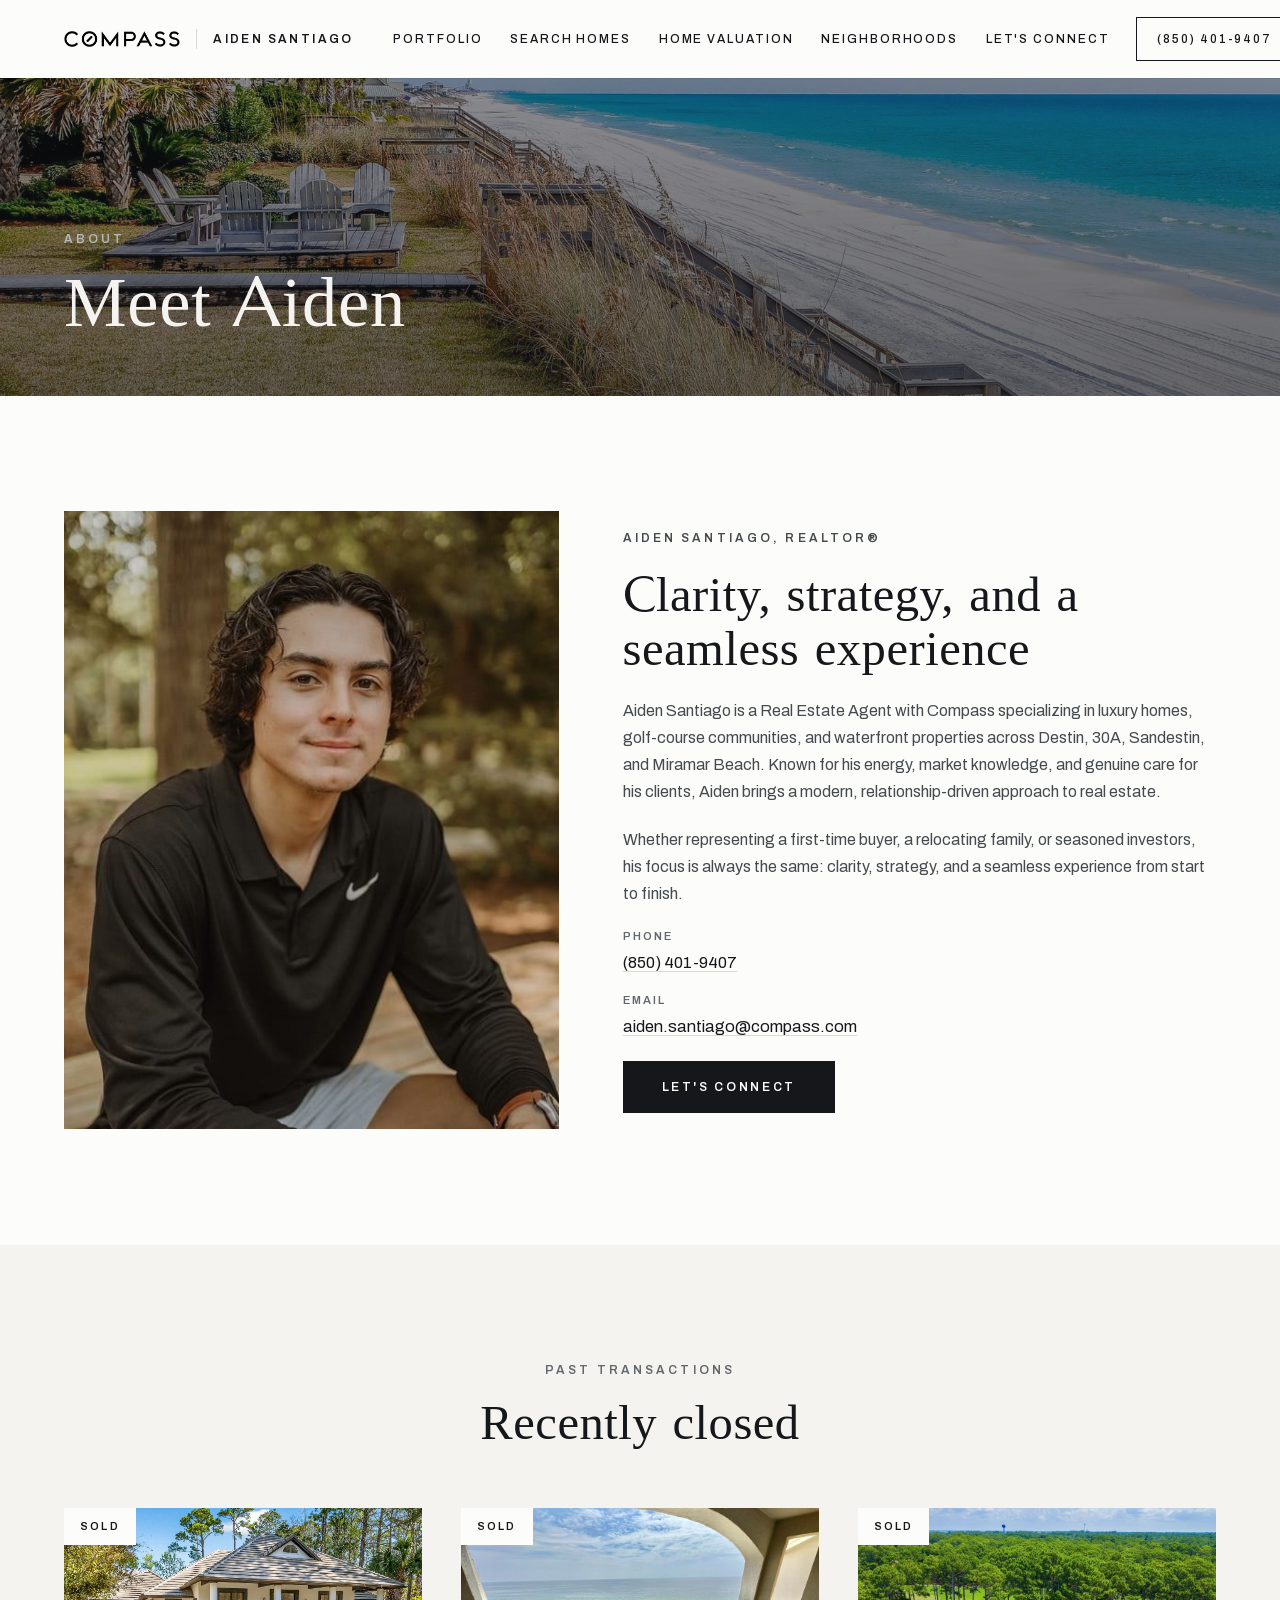
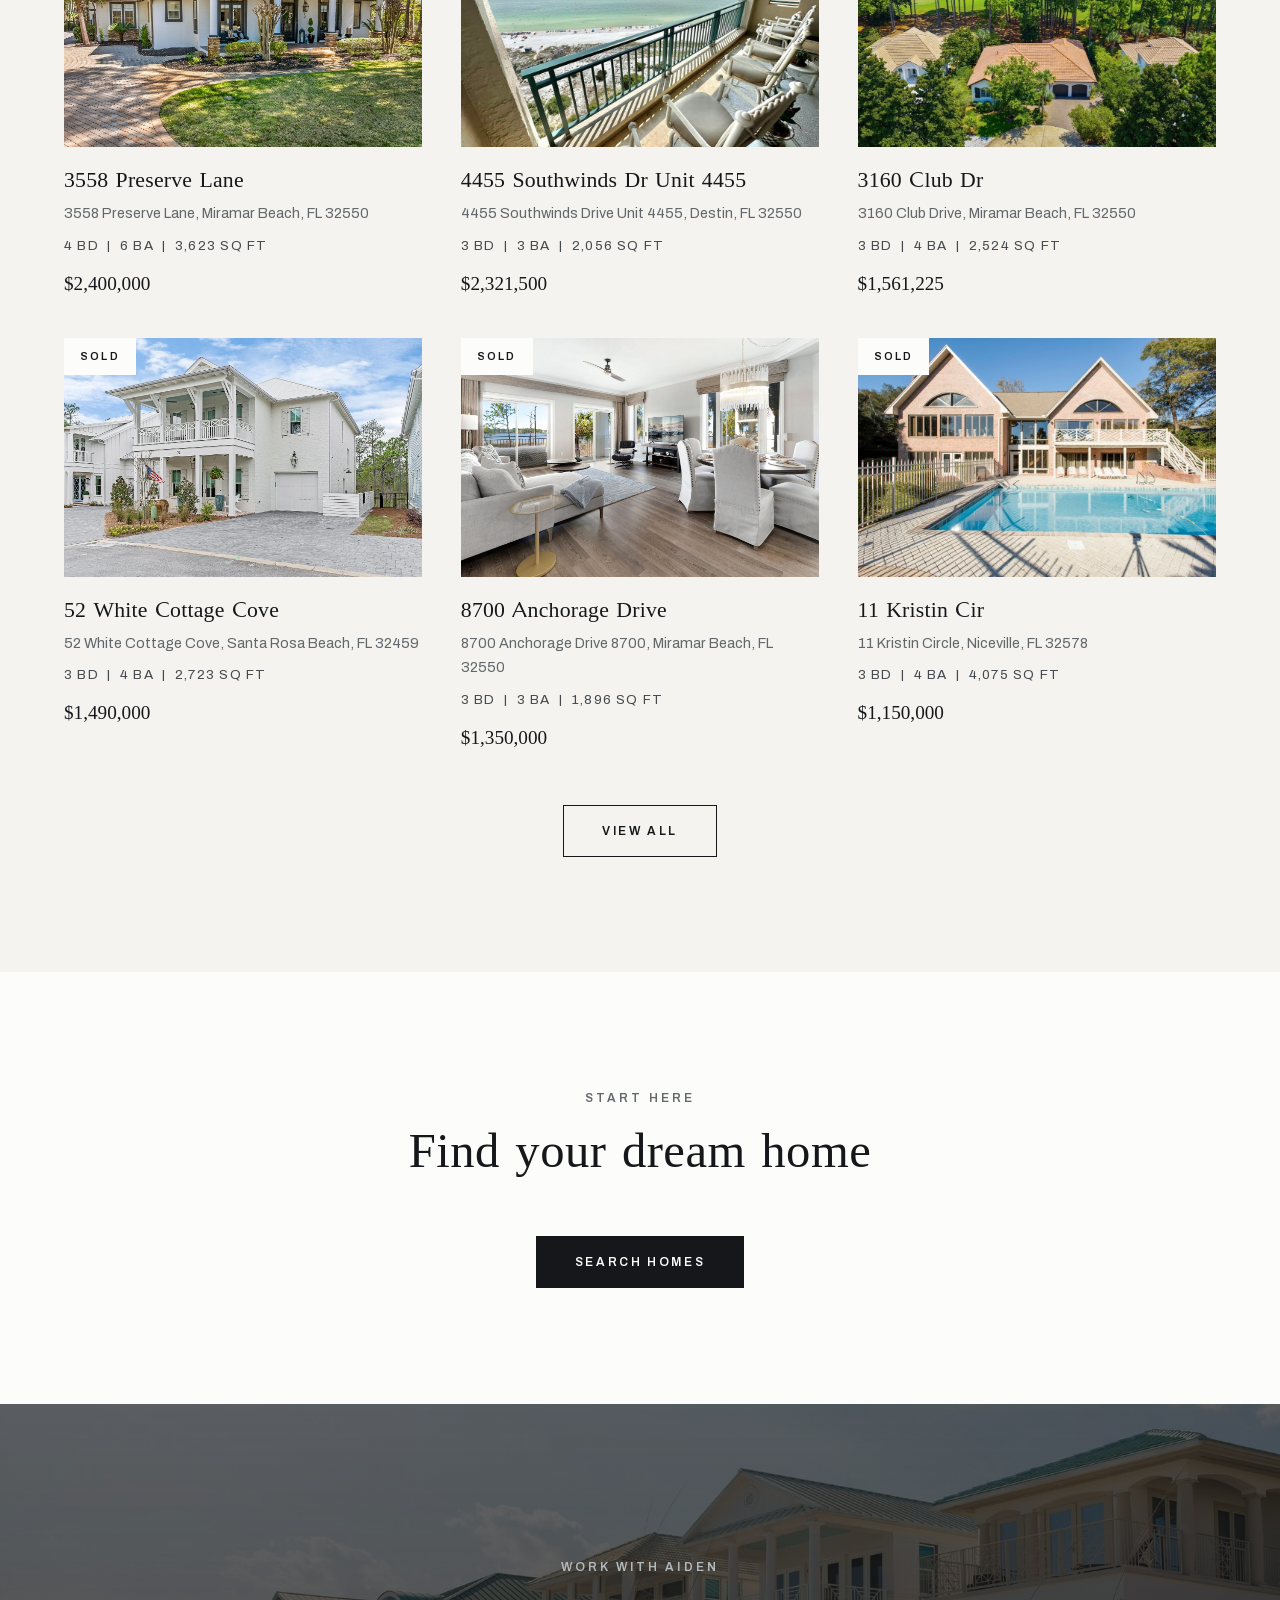
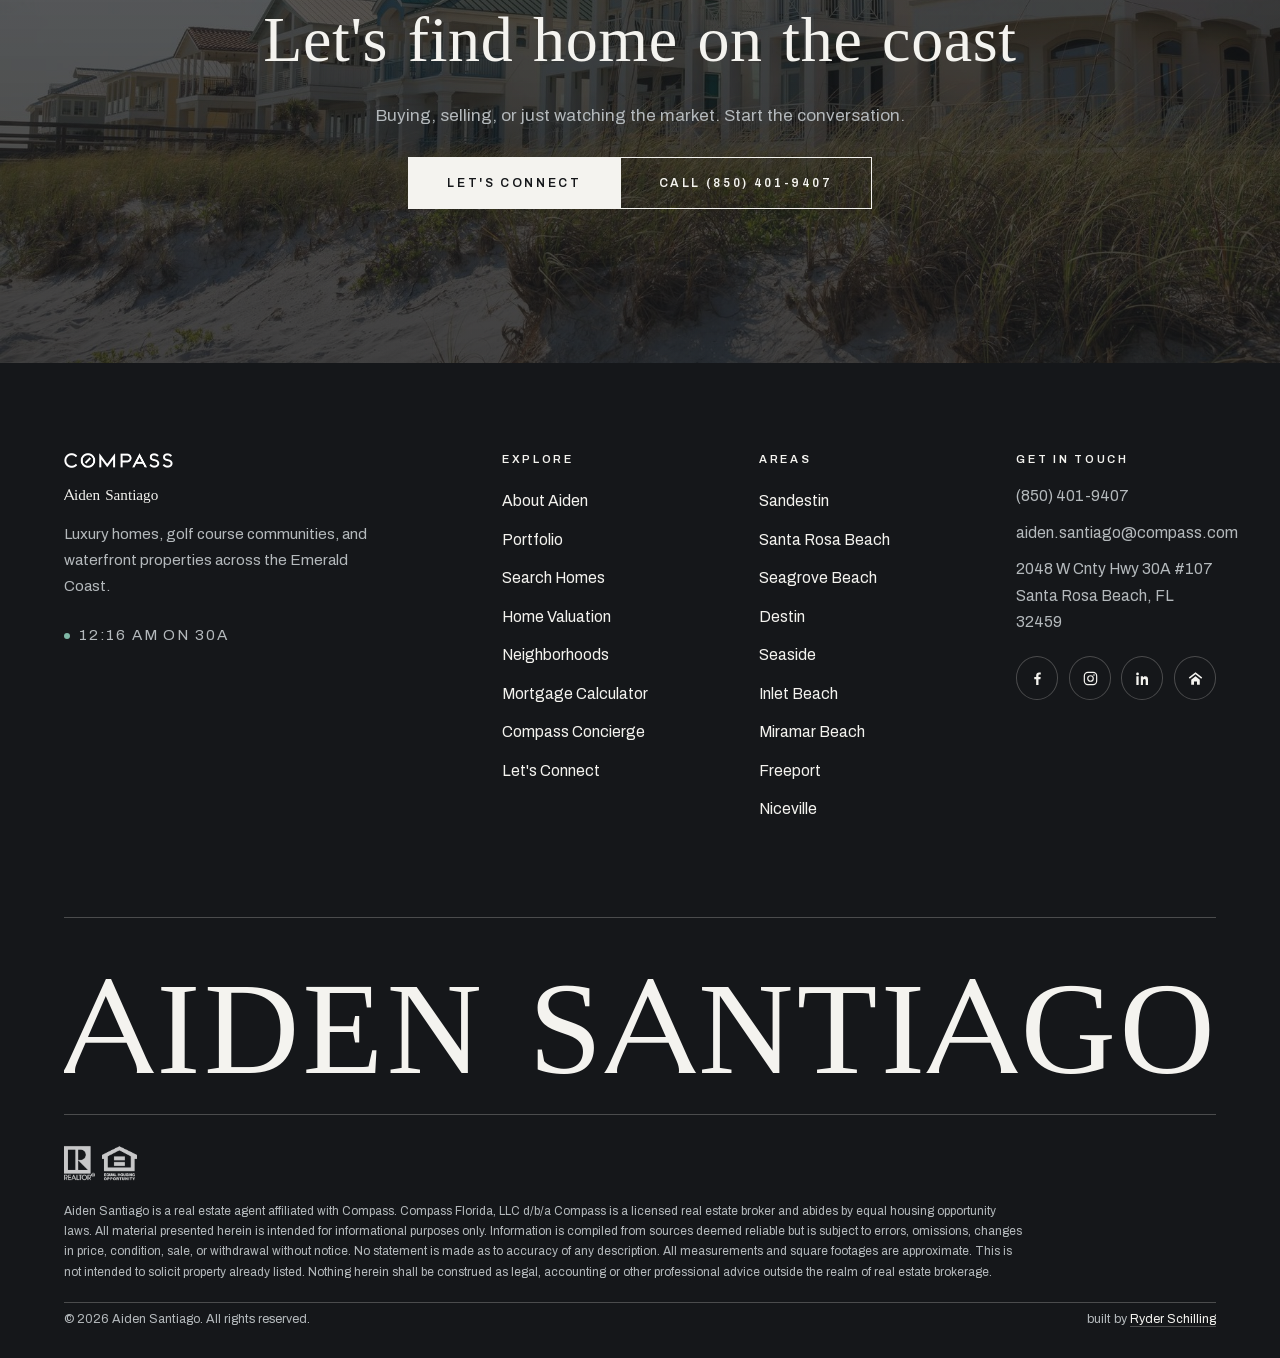
==== commit b6191295: "Add page-enter transitions site-wide, reel posters, and full-quality reel videos" ====
--- a/about/index.html
+++ b/about/index.html
@@ -24,7 +24,7 @@
 r.classList.add("menu-retract");}catch(e){}})();</script>
 <script type="application/ld+json">{"@context":"https://schema.org","@graph":[{"@type":"RealEstateAgent","@id":"/#agent","name":"Aiden Santiago","telephone":"+18504019407","email":"aiden.santiago@compass.com","address":{"@type":"PostalAddress","streetAddress":"2048 W Cnty Hwy 30A #107","addressLocality":"Santa Rosa Beach","addressRegion":"FL","postalCode":"32459"},"areaServed":["Sandestin","Santa Rosa Beach","Seagrove Beach","Destin","Seaside","Inlet Beach","Miramar Beach","Freeport","Niceville"],"memberOf":{"@type":"Organization","name":"Compass"},"sameAs":["https://www.instagram.com/aiden_santiago"]},{"@type":"WebSite","@id":"/#site","name":"Aiden Santiago, Emerald Coast Real Estate","publisher":{"@id":"/#agent"}},{"@type":"WebPage","@id":"/about/","name":"About Aiden Santiago | Compass Real Estate Agent, 30A","description":"Meet Aiden Santiago, a Compass real estate agent serving Destin, 30A, Sandestin, and Miramar Beach.","isPartOf":{"@id":"/#site"}}]}</script>
 </head>
-<body>
+<body class="pg-enter">
 <a class="skip-link" href="#main">Skip to content</a>
 <header class="header is-scrolled">
 <div class="wrap wrap--wide header__in">
--- a/assets/css/main.css
+++ b/assets/css/main.css
@@ -33,6 +33,7 @@
   --font-display:'Marcellus','Georgia',serif;
   --font-sans:'Archivo','Helvetica Neue',Arial,sans-serif;
   --ease:cubic-bezier(.22,1,.36,1);
+  --ease-glide:cubic-bezier(.42,.04,.18,1);
   --gutter:clamp(20px,5vw,64px);
   --sec:clamp(72px,9vw,124px);
   --headerH:78px;
@@ -611,14 +612,26 @@
   border:1px solid var(--line-inv);color:var(--on-bed);
   transition:background .5s var(--ease),color .5s var(--ease),border-color .5s var(--ease),transform .5s var(--ease),opacity .8s var(--ease);
 }
+/* slow float-up: start low and small, drift past, settle */
+.fsoc a[data-rv]{
+  opacity:0;transform:translateY(54px) scale(.84);will-change:transform,opacity;
+  transition:opacity 1.15s var(--ease),
+             transform 1.35s cubic-bezier(.19,1.18,.32,1),
+             background .5s var(--ease),color .5s var(--ease),border-color .5s var(--ease);
+}
+.fsoc a[data-rv].in{opacity:1;transform:none}
+/* once it has landed, hand hover back its quick lift */
+.fsoc a[data-rv].rv-done{
+  transition:background .5s var(--ease),color .5s var(--ease),border-color .5s var(--ease),transform .5s var(--ease),opacity .8s var(--ease);
+}
 .fsoc a svg{width:17px;height:17px;fill:currentColor;display:block}
 .fsoc a:hover,.fsoc a:focus-visible{background:var(--on-bed);border-color:var(--on-bed);color:var(--bed)}
 @media (hover:hover) and (pointer:fine){
   .fsoc a:hover{transform:translateY(-4px)}
 }
-.fsoc a[data-rv].in:nth-child(2){transition-delay:.09s}
-.fsoc a[data-rv].in:nth-child(3){transition-delay:.18s}
-.fsoc a[data-rv].in:nth-child(4){transition-delay:.27s}
+.fsoc a[data-rv].in:nth-child(2){transition-delay:.17s}
+.fsoc a[data-rv].in:nth-child(3){transition-delay:.34s}
+.fsoc a[data-rv].in:nth-child(4){transition-delay:.51s}
 .fsoc a[data-rv].in:hover,.fsoc a[data-rv].in:focus-visible{transition-delay:0s}
 
 /* live coast time */
@@ -713,7 +726,40 @@
 @media (max-width:680px){
   .pgrid--2,.pgrid--3{grid-template-columns:1fr}
   .nbgrid,.area-grid{grid-template-columns:1fr}
-  .footer__top{grid-template-columns:1fr;gap:36px}
+  .footer__top{grid-template-columns:1fr;gap:30px;padding-block:clamp(42px,9vw,60px)}
+  .footer h2{margin-bottom:12px}
+
+  /* Explore: two columns of hairline rows. No hover on touch, so the index
+     number that normally slides in on hover is simply always visible. */
+  .footer .flist--explore{
+    display:grid;grid-template-columns:1fr 1fr;
+    column-gap:16px;row-gap:0;
+    border-bottom:1px solid var(--line-inv);
+  }
+  .footer .flist--explore li{border-top:1px solid var(--line-inv)}
+  .footer .flist--explore .flink{
+    display:flex;width:100%;align-items:baseline;gap:9px;
+    padding:12px 0;min-height:44px;font-size:.85rem;line-height:1.3;
+  }
+  .footer .flist--explore .flink .n{width:auto;opacity:1;overflow:visible;flex:0 0 auto}
+  .footer .flist--explore .flink .t{transform:none}
+
+  /* Areas: nine short names read better as chips than as nine more rows */
+  .footer .flist--areas{display:flex;flex-direction:row;flex-wrap:wrap;gap:8px}
+  .footer .flist--areas .flink{
+    display:inline-flex;align-items:center;min-height:36px;padding:0 14px;
+    border:1px solid var(--line-inv);border-radius:999px;
+    font-size:.82rem;line-height:1;
+  }
+  .footer .flist--areas .flink .n{display:none}
+  .footer .flist--areas .flink .t{transform:none}
+  .footer .flist--areas .flink:hover,.footer .flist--areas .flink:focus-visible{
+    background:var(--on-bed);border-color:var(--on-bed);color:var(--bed);
+  }
+
+  .footer__mark{padding-top:clamp(20px,3.4vw,30px)}
+  .footer__legal{padding-block:22px;gap:16px}
+  .footer__legal p{line-height:1.65}
   .f-row{grid-template-columns:1fr}
   .svc-list{columns:1}
   .search{flex-direction:column}
@@ -726,3 +772,293 @@
   .news button{width:100%}
   .hero__vidbtn{right:auto;left:var(--gutter)}
 }
+
+/* ============================================================
+   08-31 additions: the record band, the window section, the reels rail
+   ============================================================ */
+
+/* ---------- The record: counters + a live line ---------- */
+.record{position:relative;background:var(--bed);color:var(--on-bed);overflow:clip}
+.record__in{padding-block:clamp(66px,8vw,112px)}
+.record .kicker{color:var(--on-bed-mut)}
+.record h2{color:var(--on-bed);max-width:20ch}
+.record__grid{
+  display:grid;grid-template-columns:repeat(4,1fr);gap:clamp(20px,2.6vw,44px);
+  margin-top:clamp(34px,4vw,58px);
+}
+.rstat{border-top:1px solid var(--line-inv);padding-top:clamp(16px,1.6vw,22px)}
+.rstat b{
+  display:block;font-family:var(--font-display);font-weight:400;
+  font-size:clamp(1.9rem,4.2vw,3.5rem);line-height:1;letter-spacing:.005em;
+  font-variant-numeric:tabular-nums;font-feature-settings:"tnum" 1;
+}
+.rstat span{
+  display:block;margin-top:clamp(10px,1.1vw,15px);
+  font-size:.6875rem;letter-spacing:.2em;text-transform:uppercase;color:var(--on-bed-mut);
+}
+.record__live{
+  display:flex;align-items:center;gap:12px;flex-wrap:wrap;
+  margin-top:clamp(34px,4vw,54px);padding-top:clamp(22px,2.4vw,30px);
+  border-top:1px solid var(--line-inv);
+  font-size:.8125rem;letter-spacing:.06em;color:var(--on-bed-mut);
+}
+.record__dot{
+  width:8px;height:8px;border-radius:50%;background:var(--on-bed);flex:0 0 auto;
+  animation:recpulse 2.4s var(--ease) infinite;
+}
+.record__live b{color:var(--on-bed);font-weight:500;font-variant-numeric:tabular-nums}
+.record__live .nw{white-space:nowrap}
+@keyframes recpulse{0%,100%{opacity:1;transform:scale(1)}50%{opacity:.35;transform:scale(.72)}}
+@media(prefers-reduced-motion:reduce){.record__dot{animation:none}}
+@media(max-width:860px){.record__grid{grid-template-columns:repeat(2,1fr)}}
+@media(max-width:420px){.record__grid{grid-template-columns:1fr}}
+
+/* ---------- Window section: framed video widens to full bleed ---------- */
+.winsec{position:relative;background:var(--paper)}
+.winsec__tall{height:300vh}
+.winsec__pin{position:sticky;top:0;height:100svh;overflow:hidden;background:var(--paper)}
+.winsec__win{
+  position:absolute;inset:0;will-change:clip-path;
+  clip-path:inset(9% 30% round 2px);
+}
+.winsec__win video,.winsec__win img{position:absolute;inset:0;width:100%;height:100%;object-fit:cover}
+.winsec__scrim{
+  position:absolute;inset:0;
+  background:
+    radial-gradient(142% 84% at 50% 100%, rgba(8,10,12,.88) 0%, rgba(8,10,12,.66) 44%, rgba(8,10,12,0) 82%),
+    linear-gradient(180deg,rgba(8,10,12,.34) 0%,rgba(8,10,12,.14) 34%,rgba(8,10,12,.56) 74%,rgba(8,10,12,.86) 100%);
+}
+.winsec__edge{
+  position:absolute;transition:opacity .3s linear;top:50%;transform:translateY(-50%);z-index:2;
+  font-size:.6875rem;letter-spacing:.2em;text-transform:uppercase;color:var(--ink-3);
+}
+.winsec__edge.l{left:clamp(16px,3vw,44px)}
+.winsec__edge.r{right:clamp(16px,3vw,44px)}
+.winsec__body{
+  position:absolute;left:0;right:0;bottom:0;z-index:3;
+  padding:0 var(--gutter) clamp(52px,8vh,104px);
+  text-align:center;color:var(--on-bed);
+  opacity:0;transform:translateY(26px);
+}
+.winsec__body .kicker{color:var(--on-bed)}
+.winsec__body h2{color:var(--on-bed);margin-top:12px}
+.winsec__body p{margin:16px auto 0;max-width:48ch;color:var(--on-bed)}
+.winsec__body .btn{margin-top:clamp(22px,2.6vw,32px)}
+/* phones: the frame opens as a portrait card, so the labels sit above and below it */
+@media(max-width:759px){
+  .winsec__edge{
+    top:auto;bottom:auto;transform:none;left:0;right:0;text-align:center;
+    font-size:.625rem;letter-spacing:.16em;
+  }
+  .winsec__edge.l{left:0;right:0;top:calc(var(--winsy,29%) - 24px)}
+  .winsec__edge.r{left:0;right:0;bottom:calc(var(--winsy,29%) - 24px)}
+}
+@media(prefers-reduced-motion:reduce){
+  .winsec__tall{height:auto}
+  .winsec__pin{position:relative;height:auto;min-height:70svh}
+  .winsec__win{clip-path:none;position:relative;height:70svh}
+  .winsec__body{position:relative;opacity:1;transform:none;background:var(--bed);padding-block:clamp(34px,5vw,56px)}
+  .winsec__edge{display:none}
+}
+
+/* ---------- Reels rail: one card lives at a time ---------- */
+.reels{--rcard:clamp(206px,19vw,282px)}
+.reels__rail{
+  display:flex;gap:clamp(12px,1.5vw,20px);
+  overflow-x:auto;overscroll-behavior-x:contain;
+  scroll-snap-type:x proximity;
+  scroll-padding-inline:var(--gutter);
+  padding-block:8px clamp(22px,2.6vw,34px);
+  padding-inline:var(--gutter);
+  scrollbar-width:none;-ms-overflow-style:none;
+}
+.reels__rail::-webkit-scrollbar{display:none}
+.rcard{
+  position:relative;flex:0 0 auto;display:block;margin:0;
+  width:var(--rcard);aspect-ratio:9/16;overflow:hidden;background:#0c0e10;
+  scroll-snap-align:center;
+  transform:scale(.915);filter:saturate(.42) brightness(.58);
+  transition:transform .55s var(--ease),filter .55s var(--ease);
+}
+.rcard.is-live{transform:scale(1);filter:none}
+.rcard__poster{position:absolute;inset:0;width:100%;height:100%;object-fit:cover}
+.rcard video{
+  position:absolute;inset:0;width:100%;height:100%;object-fit:cover;
+  opacity:0;transition:opacity .45s var(--ease);
+}
+.rcard.is-live video.is-ready{opacity:1}
+/* the whole card is the play/sound target; the IG link sits above it */
+.rcard__hit{
+  position:absolute;inset:0;z-index:3;
+  appearance:none;border:0;background:none;padding:0;margin:0;
+  cursor:pointer;color:#fff;
+}
+.rcard__snd,.rcard__ig{
+  position:absolute;bottom:12px;width:34px;height:34px;border-radius:50%;
+  display:grid;place-items:center;color:#fff;background:rgba(8,10,12,.78);
+  opacity:0;transform:translateY(6px);
+  transition:opacity .4s var(--ease),transform .4s var(--ease),background .3s var(--ease);
+}
+.rcard__snd{left:12px}
+.rcard__ig{right:12px;z-index:4}
+.rcard.is-live .rcard__snd,.rcard.is-live .rcard__ig,
+.rcard:focus-within .rcard__snd,.rcard:focus-within .rcard__ig{opacity:1;transform:none}
+.rcard__snd svg,.rcard__ig svg{width:17px;height:17px;fill:currentColor;display:block}
+.rcard__snd .i-loud,.rcard.is-loud .rcard__snd .i-muted{display:none}
+.rcard.is-loud .rcard__snd .i-loud{display:block}
+.rcard.is-loud .rcard__snd{background:var(--paper);color:var(--ink)}
+.rcard__ig:hover,.rcard__ig:focus-visible{background:var(--paper);color:var(--ink)}
+.rcard__num{
+  position:absolute;top:0;left:0;right:0;z-index:2;color:#fff;
+  padding:13px 16px 30px;
+  font-size:.625rem;letter-spacing:.2em;
+  background:linear-gradient(180deg,rgba(8,10,12,.82) 0%,rgba(8,10,12,.74) 44%,rgba(8,10,12,0) 100%);
+}
+.rcard:has(:focus-visible),.rcard.is-focus{outline:2px solid var(--ink);outline-offset:4px}
+.rcard__hit:focus-visible,.rcard__ig:focus-visible{outline:none}
+.reels__pause{
+  appearance:none;cursor:pointer;margin-top:16px;
+  display:inline-flex;align-items:center;gap:9px;
+  min-height:44px;padding:0 18px;border-radius:999px;
+  border:1px solid var(--line);background:none;color:var(--ink-2);
+  font-size:.625rem;letter-spacing:.2em;text-transform:uppercase;
+  transition:background .3s var(--ease),color .3s var(--ease),border-color .3s var(--ease);
+}
+.reels__pause svg{width:9px;height:11px;display:block}
+.reels__pause .i-play,.reels__pause.is-paused .i-pause{display:none}
+.reels__pause.is-paused .i-play{display:block}
+.reels__pause:hover,.reels__pause:focus-visible{background:var(--ink);border-color:var(--ink);color:var(--paper)}
+.reels__foot{display:flex;flex-direction:column;align-items:center;gap:clamp(20px,2.4vw,30px)}
+.reels__foot .tlink{
+  font-size:clamp(.9375rem,1.6vw,1.1875rem);letter-spacing:.24em;
+  min-height:0;padding-bottom:10px;
+}
+.fsoc--light{margin-top:0;justify-content:center;gap:12px}
+.fsoc--light a{border-color:var(--line);color:var(--ink)}
+.fsoc--light a:hover,.fsoc--light a:focus-visible{background:var(--ink);border-color:var(--ink);color:var(--paper)}
+@media(prefers-reduced-motion:reduce){
+  .rcard{transform:none;filter:none}
+  .rcard__snd,.rcard__ig{opacity:1;transform:none}
+}
+
+/* ---------- Search page: the big rounded search bar ---------- */
+.hsearch-head .lede{max-width:70ch}
+.hsearch{
+  position:relative;
+  display:flex;align-items:center;
+  width:min(980px,100%);
+  margin:clamp(4px,1vw,12px) auto clamp(24px,3vw,38px);
+  background:transparent;
+  padding:5px 5px 5px 0;
+}
+.hsearch::before{
+  content:"";position:absolute;inset:0;pointer-events:none;
+  border:2px solid var(--ink);border-radius:999px;background:var(--paper);
+  transition:box-shadow .35s var(--ease);
+  z-index:0;
+}
+.hsearch:focus-within::before{box-shadow:0 0 0 4px rgba(21,23,26,.13)}
+.hsearch__field{position:relative;z-index:1;flex:1;display:flex;align-items:center;min-width:0;overflow:hidden}
+.hsearch__field svg{position:absolute;left:27px;width:20px;height:20px;color:var(--ink);pointer-events:none}
+.hsearch input{
+  font-family:var(--font-sans);font-weight:500;
+  font-size:clamp(1rem,1.4vw,1.125rem);
+  width:100%;border:0;background:transparent;color:var(--ink);
+  padding:0 18px 0 60px;min-height:62px;outline:none;
+}
+.hsearch input::placeholder{color:var(--ink-3);font-weight:400}
+.hsearch input::-webkit-search-cancel-button{-webkit-appearance:none;appearance:none}
+.hsearch button{
+  position:relative;z-index:2;
+  flex:0 0 auto;background:var(--ink);color:var(--paper);border:0;border-radius:999px;
+  padding:0 clamp(28px,3.2vw,42px);min-height:62px;
+  font-size:.75rem;font-weight:600;letter-spacing:.2em;text-transform:uppercase;
+  transition:background .35s var(--ease);
+}
+.hsearch button:hover{background:var(--ink-2)}
+.hsearch button:focus-visible{outline:2px solid var(--ink);outline-offset:3px}
+.filters--center{justify-content:center;gap:10px;margin-bottom:clamp(28px,3.4vw,40px)}
+.filters--center button{border-radius:999px;padding:12px 27px}
+.filters--center button + button{margin-left:0}
+.result-count--center{text-align:center}
+@media(max-width:620px){
+  .hsearch{flex-direction:column;padding:8px;gap:8px}
+  .hsearch::before{border-radius:30px}
+  .hsearch__field{width:100%}
+  .hsearch__field svg{left:20px}
+  .hsearch input{padding:0 16px 0 50px;min-height:52px}
+  .hsearch button{width:100%;min-height:52px}
+}
+
+/* ============================================================
+   Page entrance, every page except the home page (body.pg-enter).
+   Pure CSS with animation-fill-mode both, so nothing is ever
+   gated behind JS: if scripts fail the page still paints.
+   ============================================================ */
+@keyframes pgRise{
+  from{opacity:0;transform:translateY(18px);clip-path:inset(105% -8% -30% -8%)}
+  to{opacity:1;transform:translateY(0);clip-path:inset(-30% -8% -30% -8%)}
+}
+@keyframes pgLift{
+  from{opacity:0;transform:translateY(22px)}
+  to{opacity:1;transform:translateY(0)}
+}
+@keyframes pgWipe{
+  from{clip-path:inset(0 0 100% 0)}
+  to{clip-path:inset(0 0 0 0)}
+}
+@keyframes pgSettle{
+  from{transform:scale(1.075)}
+  to{transform:scale(1)}
+}
+@keyframes pgFade{from{opacity:0}to{opacity:1}}
+@keyframes hsOpen{
+  from{clip-path:inset(0 100% 0 0 round 999px)}
+  to{clip-path:inset(0 0 0 0 round 999px)}
+}
+@keyframes hsField{
+  from{max-width:0%}
+  to{max-width:100%}
+}
+
+@media (prefers-reduced-motion: no-preference){
+  .pg-enter .header{animation:pgFade .9s ease both}
+
+  /* photo heroes: the image unveils, then the words rise */
+  .pg-enter .phero__media{animation:pgWipe 1.05s var(--ease) both}
+  .pg-enter .phero__media img{animation:pgSettle 2.2s var(--ease) both;will-change:transform}
+  .pg-enter .phero__body > *{animation:pgRise 1s var(--ease) both}
+  .pg-enter .phero__body > *:nth-child(1){animation-delay:.42s}
+  .pg-enter .phero__body > *:nth-child(2){animation-delay:.52s}
+  .pg-enter .phero__body > *:nth-child(3){animation-delay:.62s}
+  .pg-enter .phero__body > *:nth-child(n+4){animation-delay:.72s}
+
+  /* pages that open on type instead of a photo */
+  .pg-enter main > section:first-of-type .sec-head > *{animation:pgRise 1s var(--ease) both}
+  .pg-enter main > section:first-of-type .sec-head > *:nth-child(1){animation-delay:.12s}
+  .pg-enter main > section:first-of-type .sec-head > *:nth-child(2){animation-delay:.22s}
+  .pg-enter main > section:first-of-type .sec-head > *:nth-child(3){animation-delay:.32s}
+  .pg-enter main > section:first-of-type .sec-head > *:nth-child(n+4){animation-delay:.42s}
+
+  /* the first interactive block on the page */
+  /* The Search button starts flush left and slides right, opening the bar
+     behind it. The outline's reveal edge is always inside the button's own
+     width, so the wipe is invisible: it reads as the button dragging it open. */
+  .pg-enter .hsearch::before{animation:hsOpen 1.75s var(--ease-glide) .34s both}
+  .pg-enter .hsearch__field{animation:hsField 1.75s var(--ease-glide) .34s both}
+  .pg-enter .hsearch__field > *{animation:pgFade .55s ease 1.68s both}
+  .pg-enter .hsearch button{animation:pgFade .4s ease .36s both}
+  .pg-enter .filters--center{animation:pgLift 1s var(--ease) .54s both}
+  .pg-enter .result-count{animation:pgLift 1s var(--ease) .62s both}
+  .pg-enter main > section:first-of-type .calc{animation:pgLift 1s var(--ease) .44s both}
+}
+
+/* Mobile stacks the search bar, so it gets the plain lift, not the slide.
+   This has to sit after the entrance block to win on source order. */
+@media (max-width:620px){
+  .pg-enter .hsearch::before,
+  .pg-enter .hsearch__field,
+  .pg-enter .hsearch__field > *,
+  .pg-enter .hsearch button{animation:none}
+  .pg-enter .hsearch{animation:pgLift 1s var(--ease) .44s both}
+}
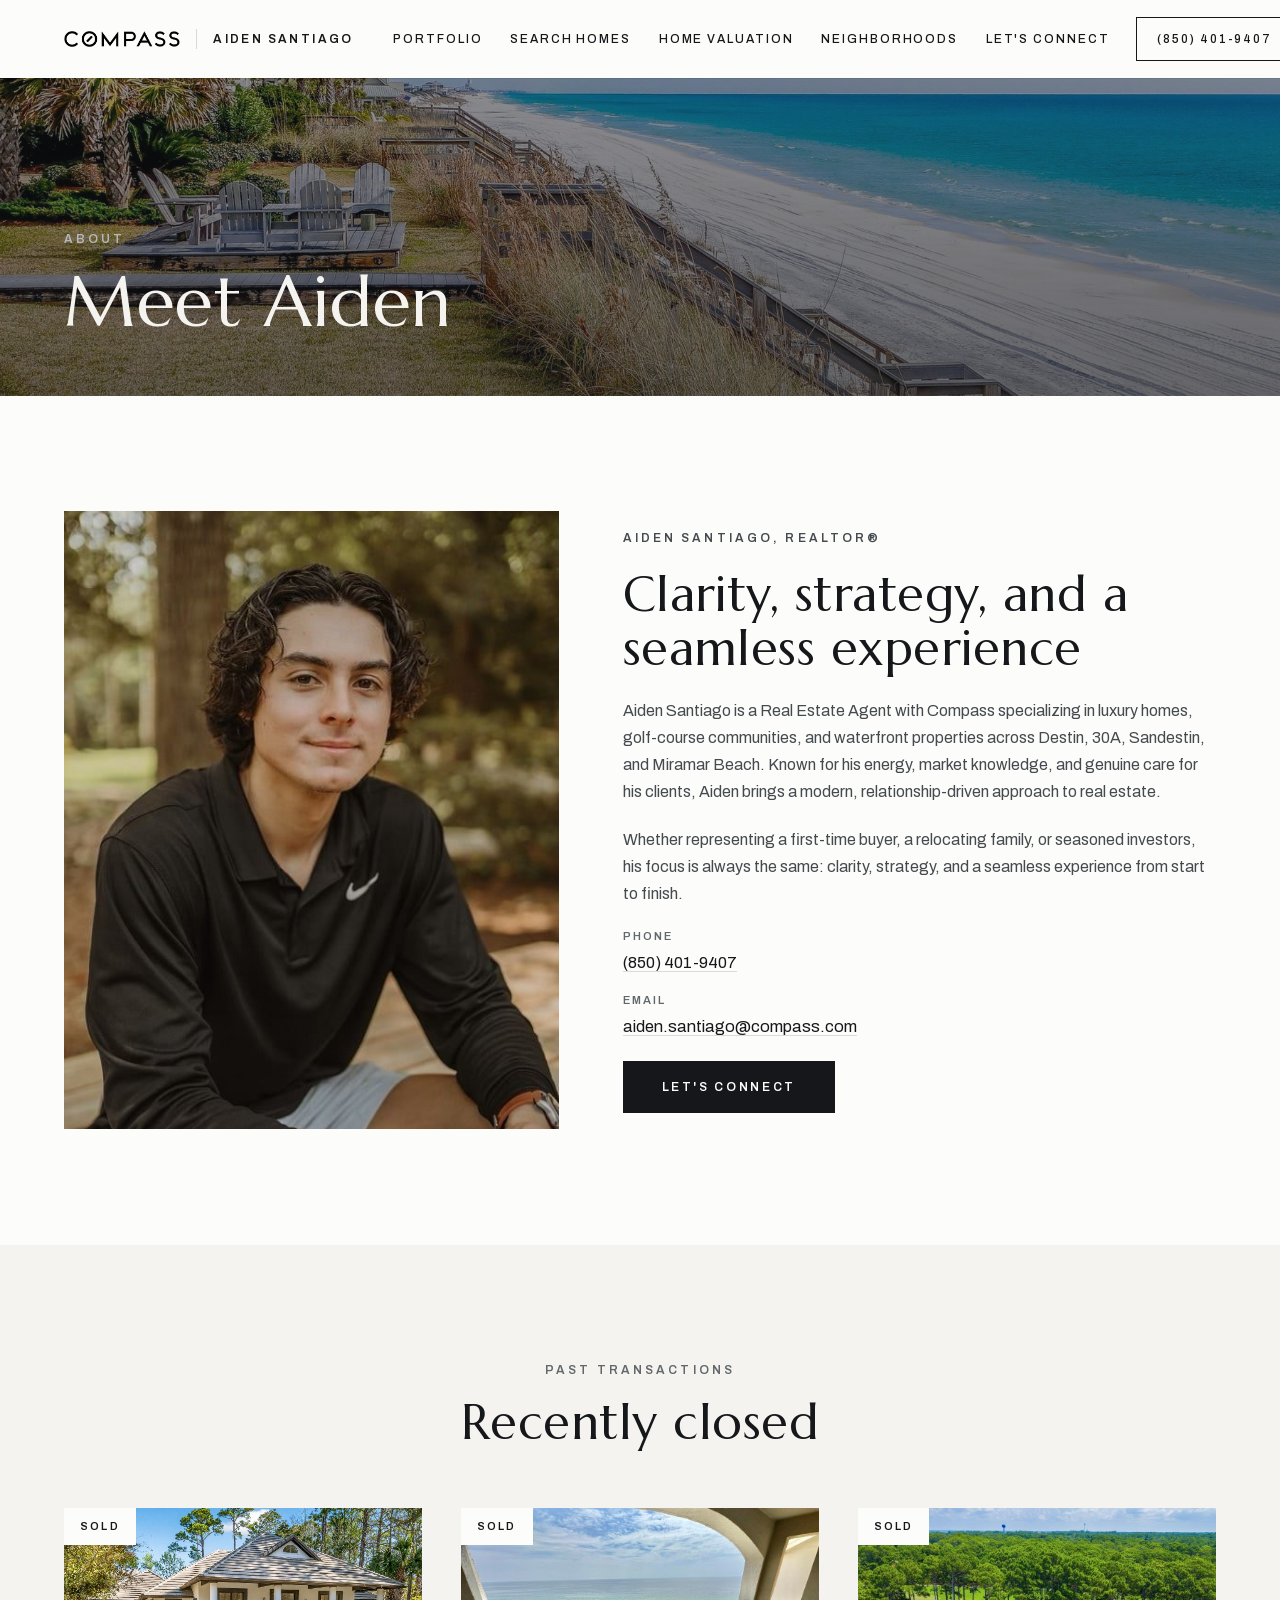
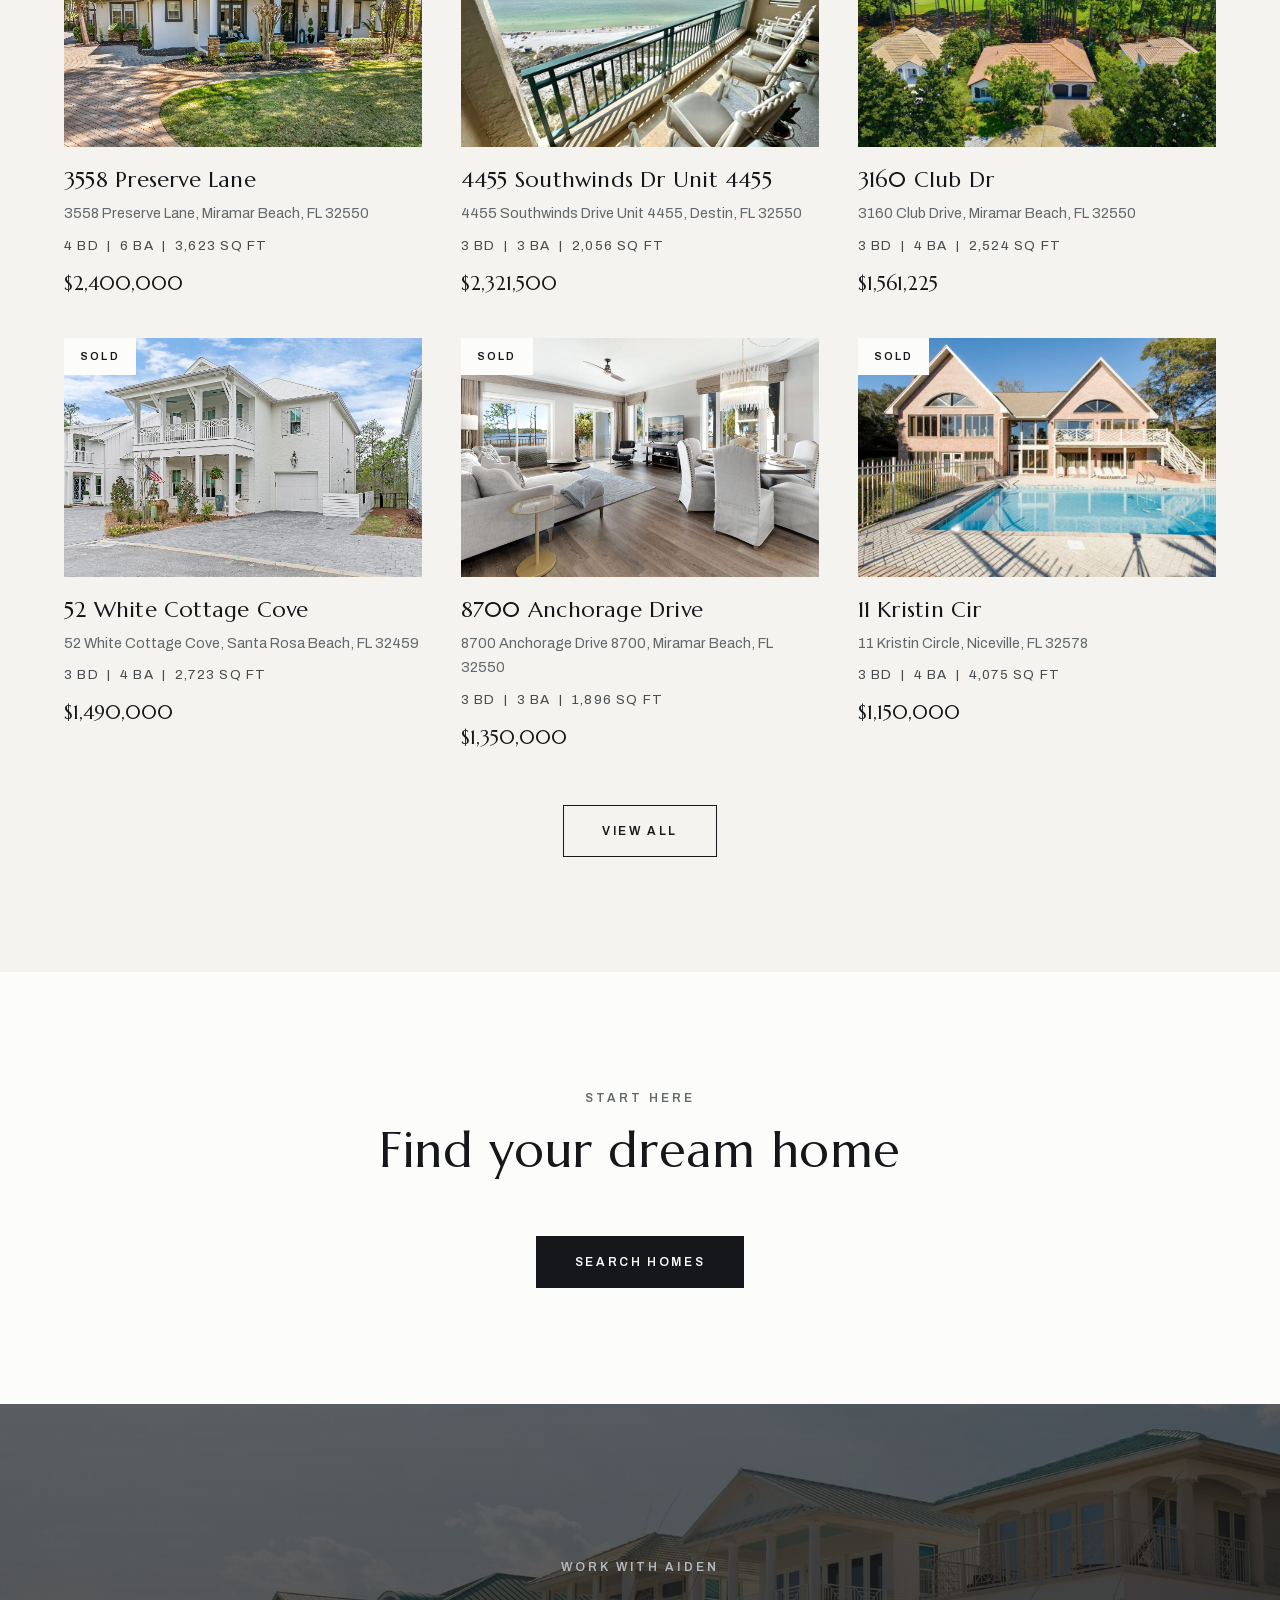
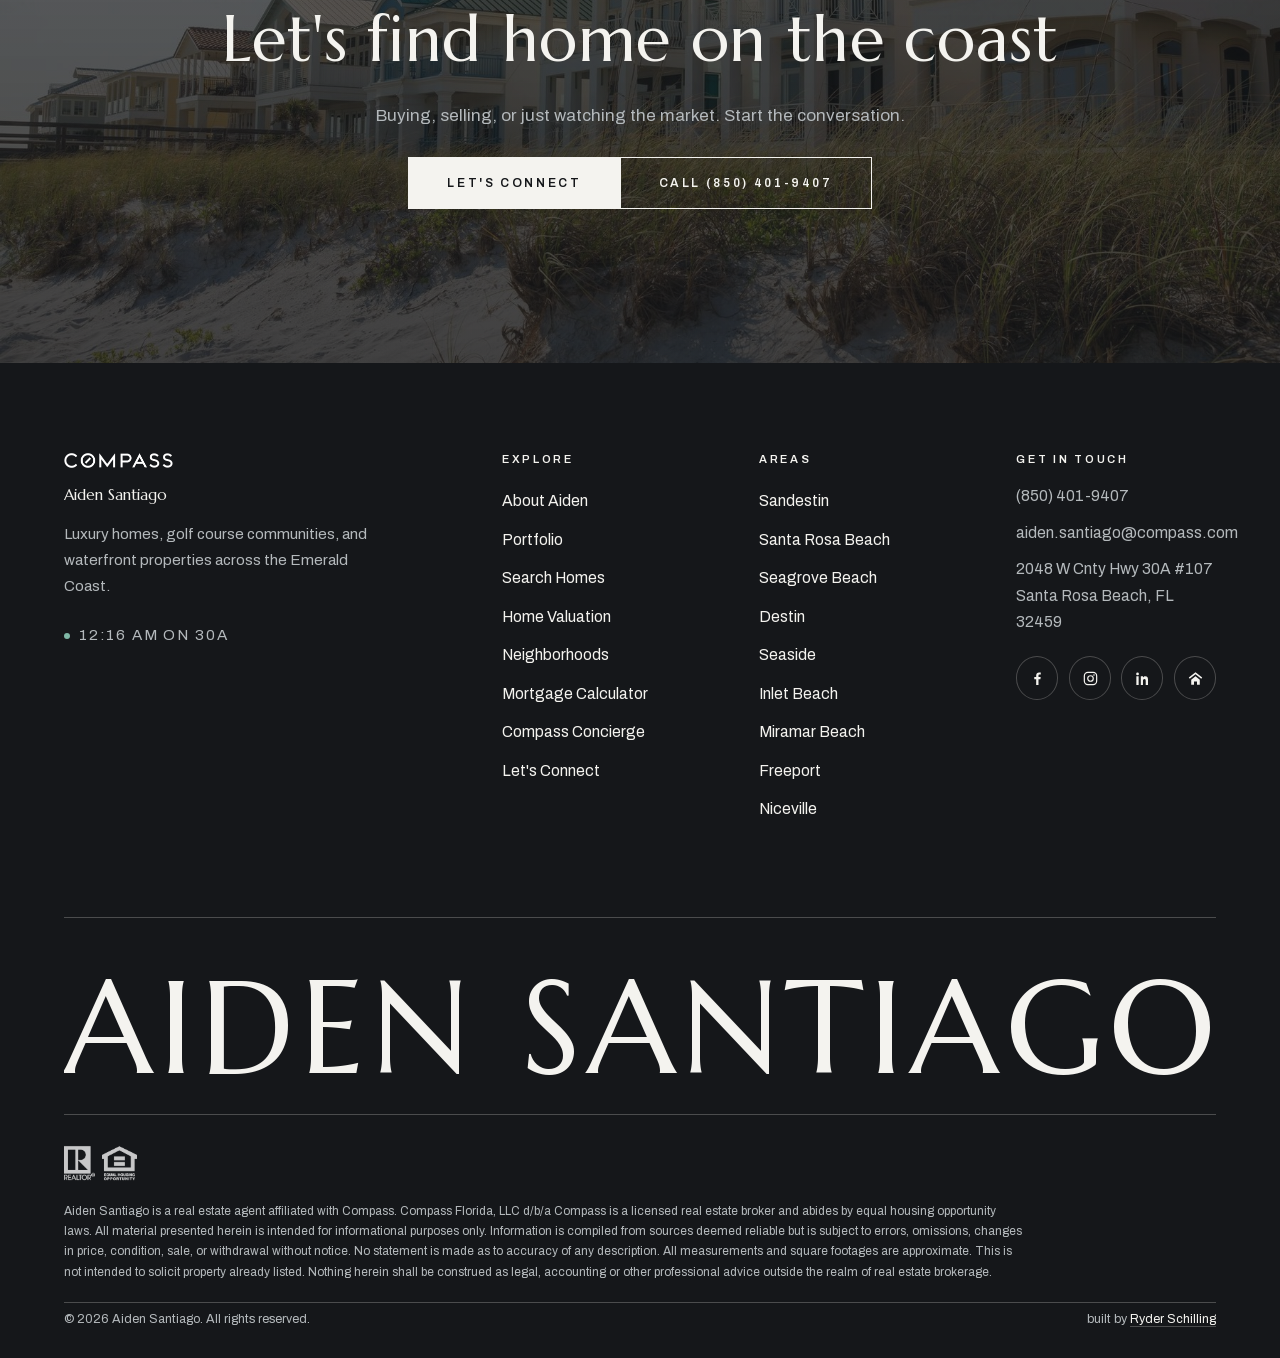
==== commit 3083b959: "Add absolute-URL OG card, fix Marcellus latin-ext subset - Replace og.jpg with 1200x630 og-card.jpg " ====
--- a/about/index.html
+++ b/about/index.html
@@ -10,8 +10,12 @@
 <meta property="og:type" content="website">
 <meta property="og:title" content="About Aiden Santiago | Compass Real Estate Agent, 30A">
 <meta property="og:description" content="Meet Aiden Santiago, a Compass real estate agent serving Destin, 30A, Sandestin, and Miramar Beach.">
-<meta property="og:image" content="/assets/img/og.jpg">
+<meta property="og:image" content="https://aiden-santiago.vercel.app/assets/img/og-card.jpg">
+<meta property="og:image:width" content="1200">
+<meta property="og:image:height" content="630">
+<meta property="og:image:alt" content="Compass and Aiden Santiago over a beachfront dune walkover on 30A">
 <meta name="twitter:card" content="summary_large_image">
+<meta name="twitter:image" content="https://aiden-santiago.vercel.app/assets/img/og-card.jpg">
 <link rel="icon" href="/favicon.svg" type="image/svg+xml">
 <link rel="apple-touch-icon" href="/apple-touch-icon.png">
 <link rel="preload" href="/assets/fonts/marcellus-latin.woff2" as="font" type="font/woff2" crossorigin>
--- a/assets/css/main.css
+++ b/assets/css/main.css
@@ -8,6 +8,12 @@
   font-style:normal;font-weight:400;font-display:swap;
   src:url('/assets/fonts/marcellus-latin.woff2') format('woff2');
   unicode-range:U+0000-00FF,U+0131,U+0152-0153,U+02BB-02BC,U+02C6,U+02DA,U+02DC,U+2000-206F,U+2074,U+20AC,U+2122,U+2191,U+2193,U+2212,U+2215,U+FEFF,U+FFFD;
+}
+@font-face{
+  font-family:'Marcellus';
+  font-style:normal;font-weight:400;font-display:swap;
+  src:url('/assets/fonts/marcellus-latin-ext.woff2') format('woff2');
+  unicode-range:U+0100-02BA,U+02BD-02C5,U+02C7-02CC,U+02CE-02D7,U+02DD-02FF,U+0304,U+0308,U+0329,U+1D00-1DBF,U+1E00-1E9F,U+1EF2-1EFF,U+2020,U+20A0-20AB,U+20AD-20C0,U+2113,U+2C60-2C7F,U+A720-A7FF;
 }
 @font-face{
   font-family:'Archivo';
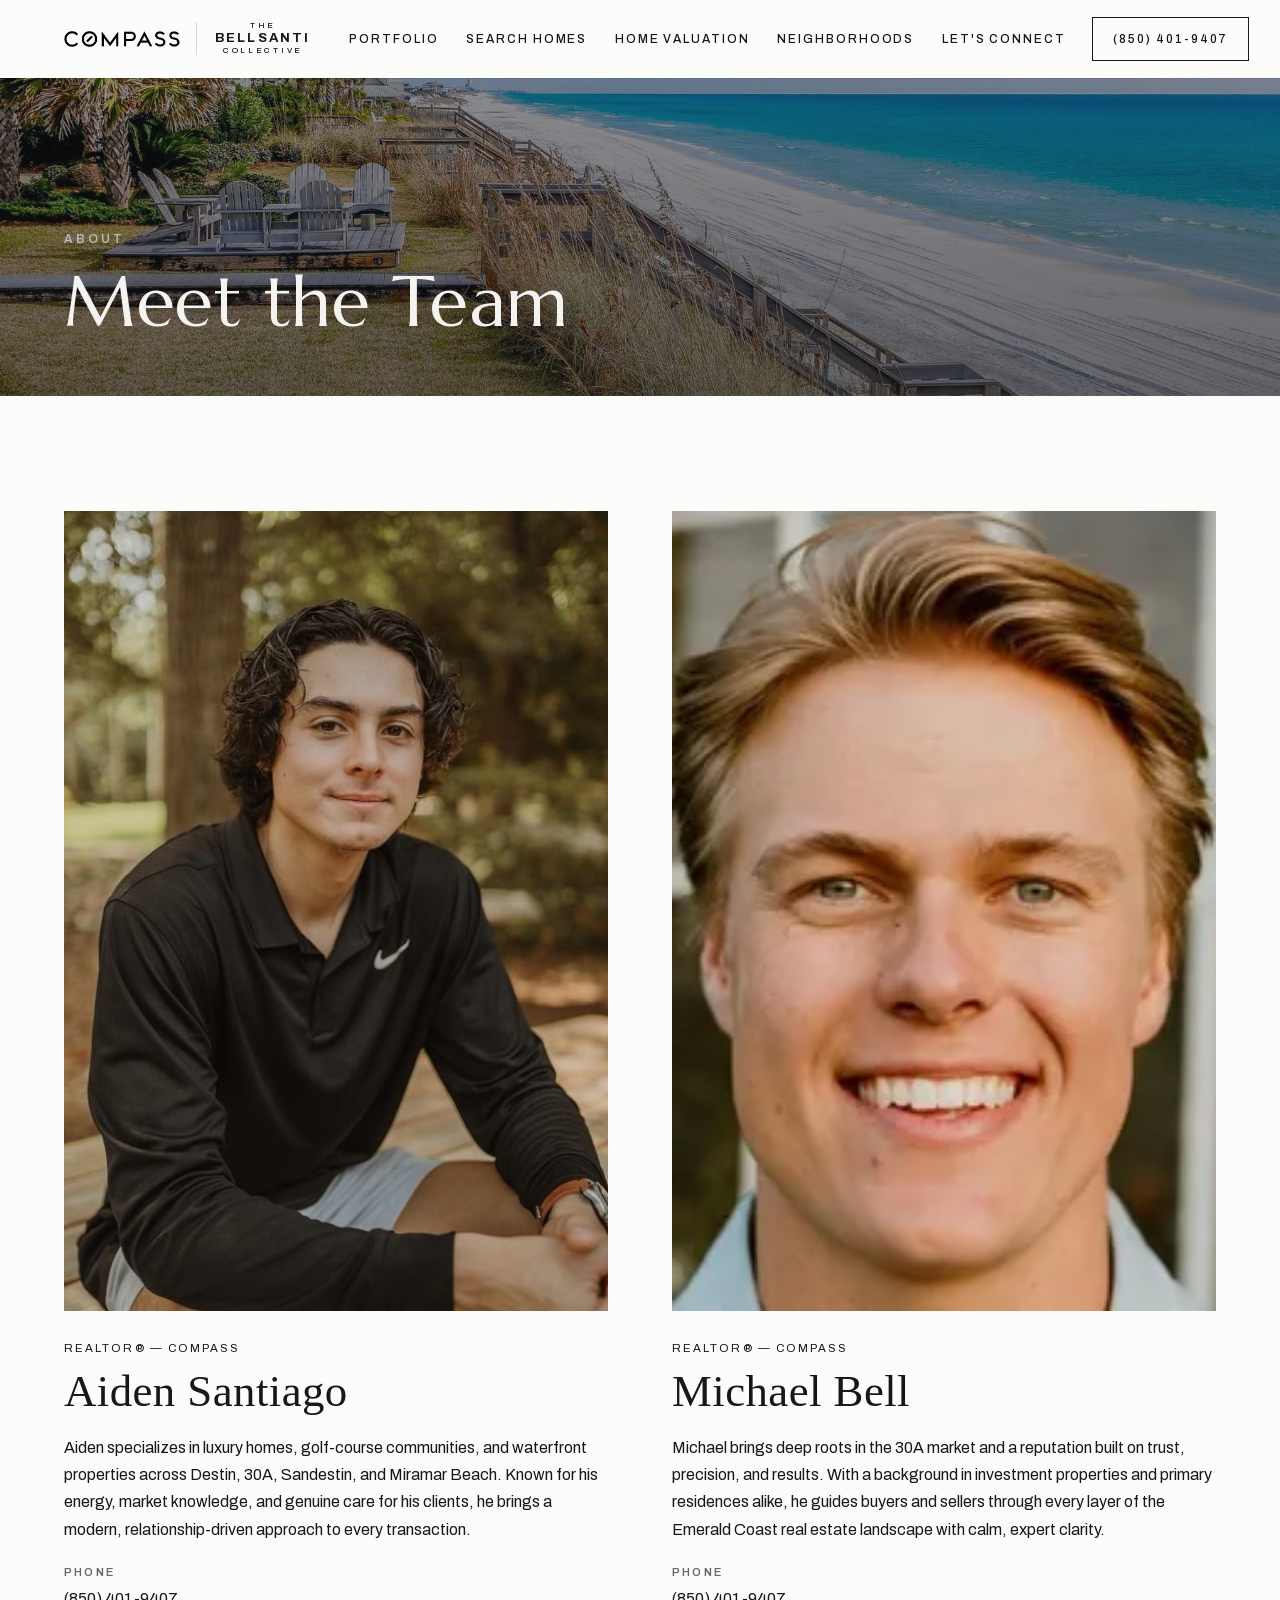
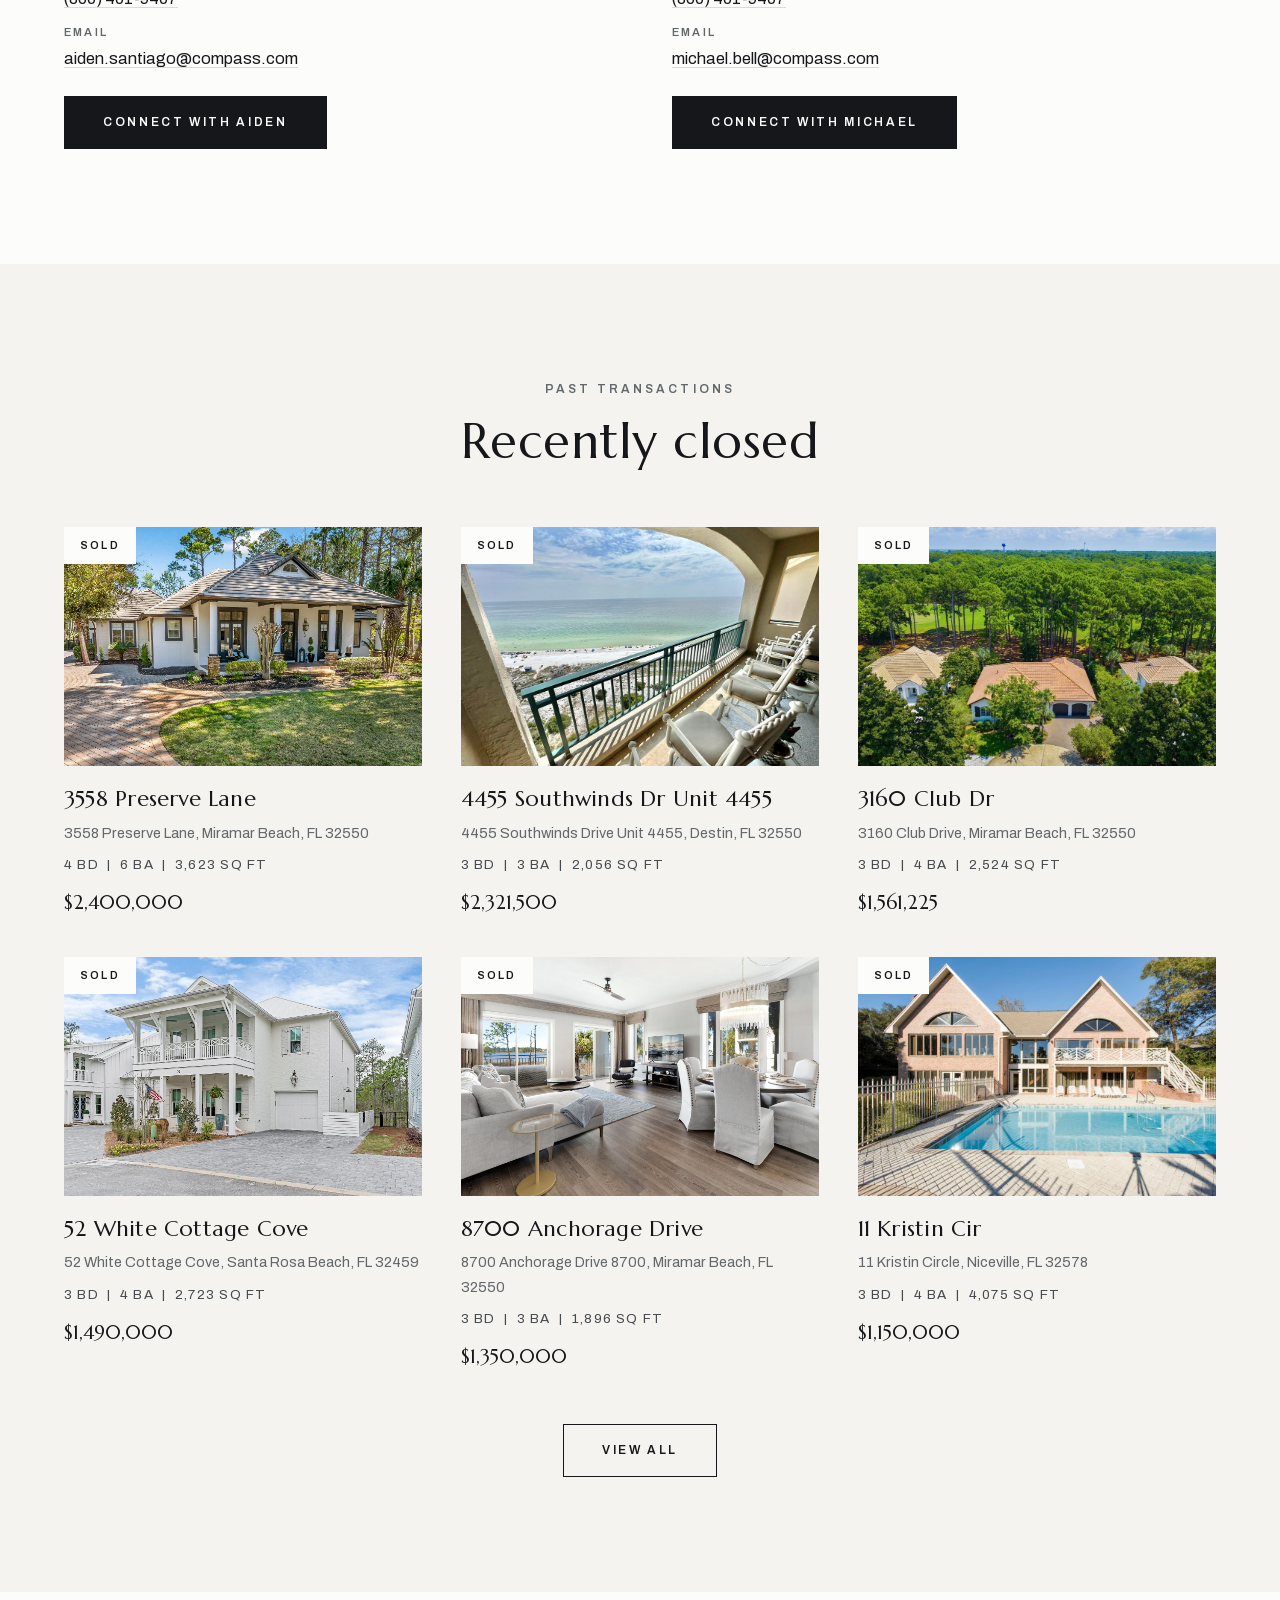
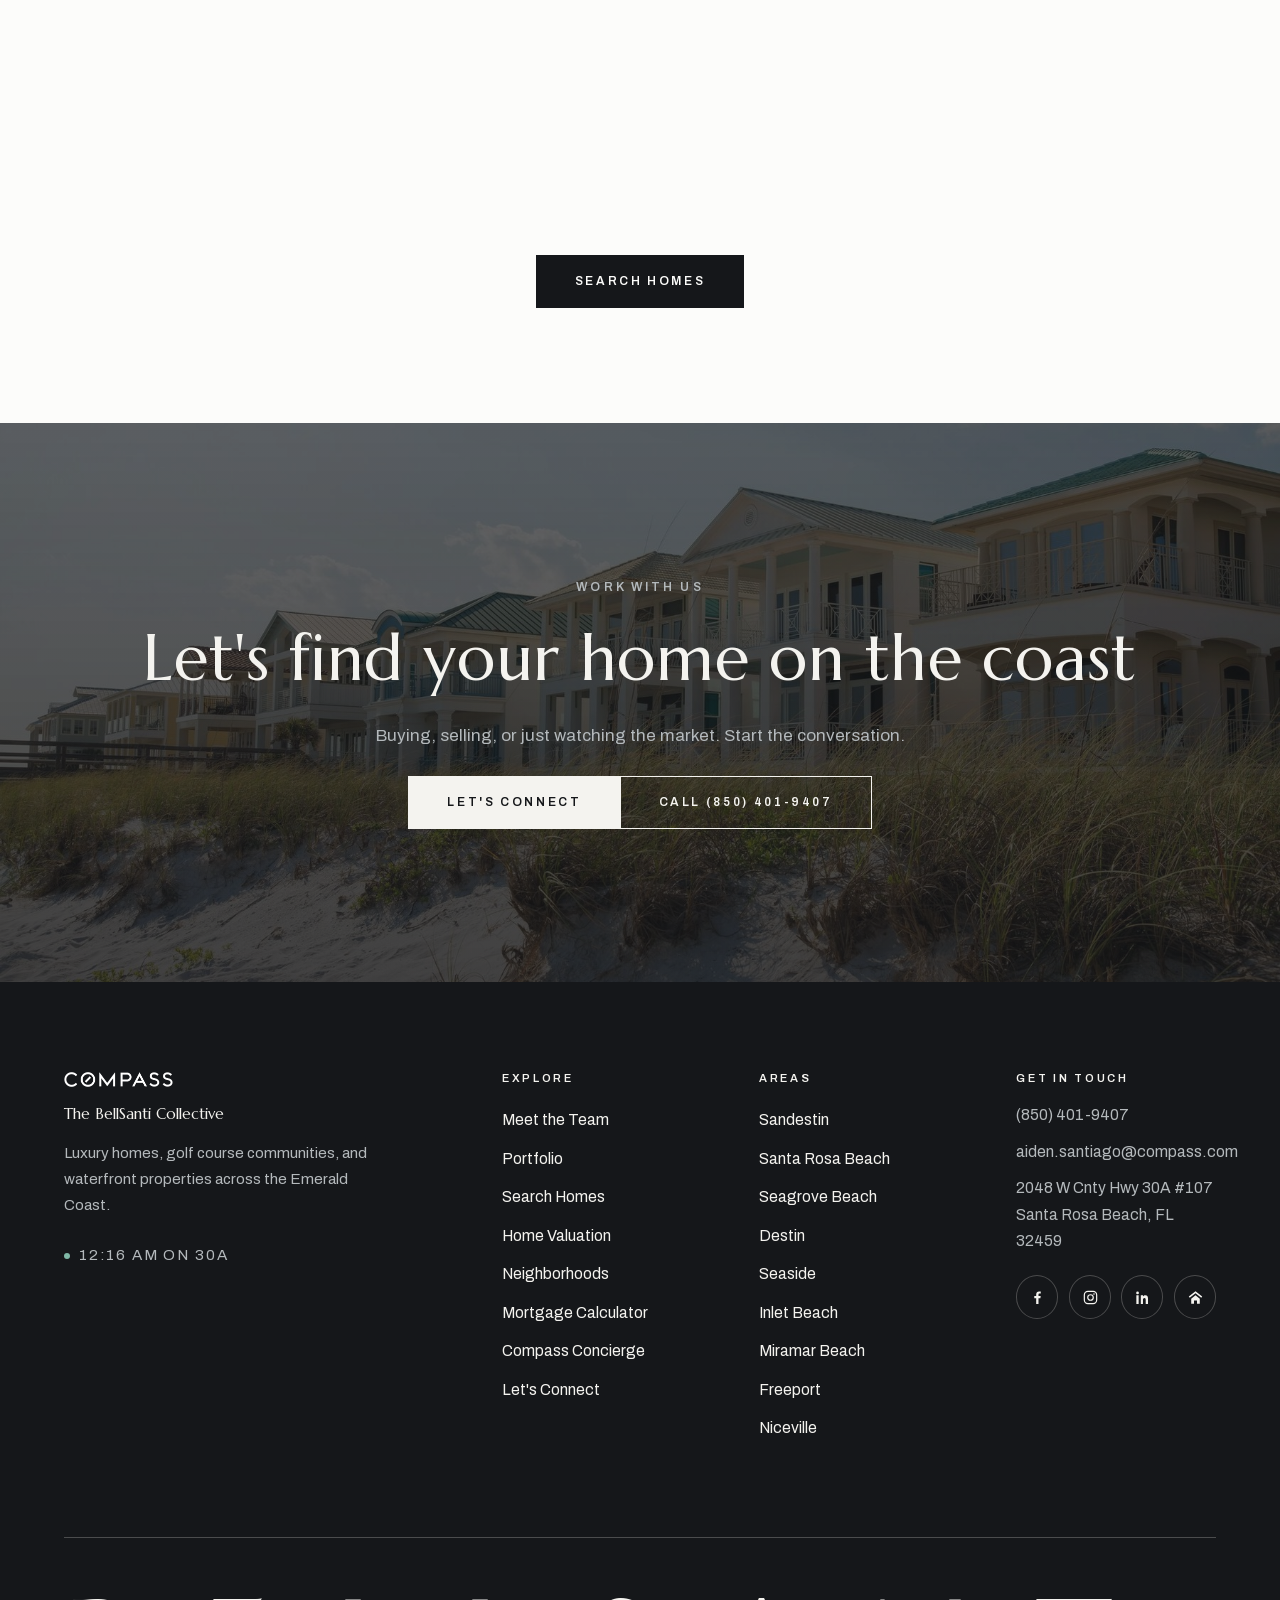
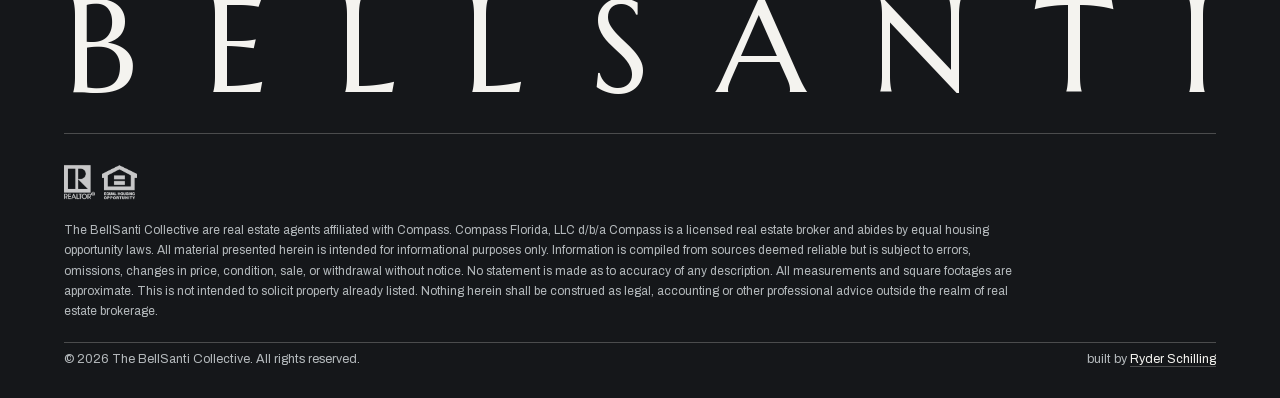
==== commit 724e5fdb: "Rebrand to The BellSanti Collective - Add Michael Bell as second agent: two-up agent cards on the ho" ====
--- a/about/index.html
+++ b/about/index.html
@@ -3,17 +3,17 @@
 <head>
 <meta charset="utf-8">
 <meta name="viewport" content="width=device-width, initial-scale=1.0">
-<title>About Aiden Santiago | Compass Real Estate Agent, 30A</title>
-<meta name="description" content="Meet Aiden Santiago, a Compass real estate agent serving Destin, 30A, Sandestin, and Miramar Beach.">
+<title>About The BellSanti Collective | Compass Real Estate Agent, 30A</title>
+<meta name="description" content="Meet The BellSanti Collective, a Compass real estate agent serving Destin, 30A, Sandestin, and Miramar Beach.">
 <meta name="robots" content="noindex, nofollow">
-<meta name="author" content="Aiden Santiago">
+<meta name="author" content="The BellSanti Collective">
 <meta property="og:type" content="website">
-<meta property="og:title" content="About Aiden Santiago | Compass Real Estate Agent, 30A">
-<meta property="og:description" content="Meet Aiden Santiago, a Compass real estate agent serving Destin, 30A, Sandestin, and Miramar Beach.">
+<meta property="og:title" content="About The BellSanti Collective | Compass Real Estate Agent, 30A">
+<meta property="og:description" content="Meet The BellSanti Collective, a Compass real estate agent serving Destin, 30A, Sandestin, and Miramar Beach.">
 <meta property="og:image" content="https://aiden-santiago.vercel.app/assets/img/og-card.jpg">
 <meta property="og:image:width" content="1200">
 <meta property="og:image:height" content="630">
-<meta property="og:image:alt" content="Compass and Aiden Santiago over a beachfront dune walkover on 30A">
+<meta property="og:image:alt" content="Compass and The BellSanti Collective over a beachfront dune walkover on 30A">
 <meta name="twitter:card" content="summary_large_image">
 <meta name="twitter:image" content="https://aiden-santiago.vercel.app/assets/img/og-card.jpg">
 <link rel="icon" href="/favicon.svg" type="image/svg+xml">
@@ -32,10 +32,10 @@
 <a class="skip-link" href="#main">Skip to content</a>
 <header class="header is-scrolled">
 <div class="wrap wrap--wide header__in">
-<a class="header__brand" href="/" aria-label="Aiden Santiago, Compass. Home">
+<a class="header__brand" href="/" aria-label="The BellSanti Collective, Compass. Home">
 <img class="header__logo header__logo--dark" src="/assets/img/compass-wordmark-dark-864.png" alt="Compass" width="864" height="119">
 <img class="header__logo header__logo--light" src="/assets/img/compass-wordmark-green-864.png" alt="" width="864" height="119">
-<span class="header__agent">Aiden Santiago</span>
+<span class="header__agent"><span class="hb__pre">the</span><span class="hb__main">BellSanti</span><span class="hb__sub">collective</span></span>
 </a>
 <nav class="nav" aria-label="Primary">
 <a href="/portfolio/">Portfolio</a>
@@ -76,10 +76,10 @@
 </nav>
 <nav class="menu__foot" aria-label="Social profiles">
 <div class="fsoc">
-<a href="https://www.facebook.com/p/Aiden-Santiago-Real-Estate-Professional-100083073045133/" rel="noopener" target="_blank" aria-label="Aiden Santiago on Facebook"><svg viewBox="0 0 24 24" aria-hidden="true" focusable="false"><path d="M13.4 21v-8h2.7l.4-3.1h-3.1V7.9c0-.9.25-1.5 1.55-1.5h1.65V3.63c-.29-.04-1.27-.13-2.42-.13-2.4 0-4.03 1.46-4.03 4.14V9.9H7.44V13h2.7v8z"/></svg></a>
+<a href="https://www.facebook.com/p/Aiden-Santiago-Real-Estate-Professional-100083073045133/" rel="noopener" target="_blank" aria-label="The BellSanti Collective on Facebook"><svg viewBox="0 0 24 24" aria-hidden="true" focusable="false"><path d="M13.4 21v-8h2.7l.4-3.1h-3.1V7.9c0-.9.25-1.5 1.55-1.5h1.65V3.63c-.29-.04-1.27-.13-2.42-.13-2.4 0-4.03 1.46-4.03 4.14V9.9H7.44V13h2.7v8z"/></svg></a>
 <a href="https://www.instagram.com/aiden_santiago/" rel="noopener" target="_blank" aria-label="Aiden Santiago on Instagram"><svg viewBox="0 0 24 24" aria-hidden="true" focusable="false"><rect x="3.3" y="3.3" width="17.4" height="17.4" rx="5" fill="none" stroke="currentColor" stroke-width="1.7"/><circle cx="12" cy="12" r="3.9" fill="none" stroke="currentColor" stroke-width="1.7"/><circle cx="16.9" cy="7.1" r="1.15"/></svg></a>
-<a href="https://www.linkedin.com/in/aiden-santiago-573778230/" rel="noopener" target="_blank" aria-label="Aiden Santiago on LinkedIn"><svg viewBox="0 0 24 24" aria-hidden="true" focusable="false"><path d="M6.94 5.5a1.94 1.94 0 1 1-3.88 0 1.94 1.94 0 0 1 3.88 0zM3.32 8.9h3.24V21H3.32zM9.62 8.9h3.1v1.65h.05c.44-.83 1.5-1.7 3.1-1.7 3.31 0 3.92 2.17 3.92 5V21h-3.24v-5.44c0-1.3-.02-2.96-1.8-2.96-1.81 0-2.09 1.41-2.09 2.87V21H9.62z"/></svg></a>
-<a href="https://www.zillow.com/profile/aiden%20santiago" rel="noopener" target="_blank" aria-label="Aiden Santiago on Zillow"><svg viewBox="0 0 24 24" aria-hidden="true" focusable="false"><path d="M12 3.3 2.55 10.65l1.32 1.7L12 6.02l8.13 6.33 1.32-1.7z"/><path d="M12 8.85 5.95 13.6V20.7h3.93v-4.35h4.24v4.35h3.93v-7.1z"/></svg></a>
+<a href="https://www.linkedin.com/in/aiden-santiago-573778230/" rel="noopener" target="_blank" aria-label="The BellSanti Collective on LinkedIn"><svg viewBox="0 0 24 24" aria-hidden="true" focusable="false"><path d="M6.94 5.5a1.94 1.94 0 1 1-3.88 0 1.94 1.94 0 0 1 3.88 0zM3.32 8.9h3.24V21H3.32zM9.62 8.9h3.1v1.65h.05c.44-.83 1.5-1.7 3.1-1.7 3.31 0 3.92 2.17 3.92 5V21h-3.24v-5.44c0-1.3-.02-2.96-1.8-2.96-1.81 0-2.09 1.41-2.09 2.87V21H9.62z"/></svg></a>
+<a href="https://www.zillow.com/profile/aiden%20santiago" rel="noopener" target="_blank" aria-label="The BellSanti Collective on Zillow"><svg viewBox="0 0 24 24" aria-hidden="true" focusable="false"><path d="M12 3.3 2.55 10.65l1.32 1.7L12 6.02l8.13 6.33 1.32-1.7z"/><path d="M12 8.85 5.95 13.6V20.7h3.93v-4.35h4.24v4.35h3.93v-7.1z"/></svg></a>
 </div>
 </nav>
 </div>
@@ -90,25 +90,49 @@
 <div class="phero__media"><img src="/assets/img/beach-walkover-cottage.jpg" alt="Beach walkover beside a coastal cottage on 30A" width="1800" height="1125"></div>
 <div class="wrap phero__body">
 <p class="kicker" style="color:var(--on-bed-mut)">About</p>
-<h1 class="h1">Meet Aiden</h1>
-</div>
-</section>
-
+<h1 class="h1">Meet the Team</h1>
+</div>
+</section>
+
+<style>
+.team-grid{display:grid;grid-template-columns:1fr 1fr;gap:clamp(32px,5vw,72px);align-items:start}
+@media(max-width:720px){.team-grid{grid-template-columns:1fr;gap:52px}}
+.agent-card__img{width:100%;aspect-ratio:3/4;object-fit:cover;object-position:top}
+.agent-card__body{padding:28px 0 0}
+.agent-card__title{font-size:.72rem;letter-spacing:.18em;text-transform:uppercase;color:var(--accent);margin-bottom:8px}
+.agent-card__name{font-family:'Cormorant Garamond',Georgia,serif;font-size:clamp(1.9rem,3.5vw,2.8rem);font-weight:300;line-height:1.1;margin-bottom:18px}
+.agent-card__bio{margin-bottom:20px;line-height:1.7}
+.agent-card .contact-info{gap:10px;margin-bottom:24px}
+</style>
 <section class="sec">
-<div class="wrap about-split">
-<div class="about-split__media" data-rv>
-<img src="/assets/img/aiden-seated.jpg" alt="Aiden Santiago outdoors" loading="lazy" width="533" height="800">
-</div>
-<div class="about-split__body">
-<p class="kicker">Aiden Santiago, REALTOR&reg;</p>
-<h2 class="h2">Clarity, strategy, and a seamless experience</h2>
-<p>Aiden Santiago is a Real Estate Agent with Compass specializing in luxury homes, golf-course communities, and waterfront properties across Destin, 30A, Sandestin, and Miramar Beach. Known for his energy, market knowledge, and genuine care for his clients, Aiden brings a modern, relationship-driven approach to real estate.</p>
-<p>Whether representing a first-time buyer, a relocating family, or seasoned investors, his focus is always the same: clarity, strategy, and a seamless experience from start to finish.</p>
-<dl class="contact-info" style="gap:14px">
+<div class="wrap">
+<div class="team-grid">
+<div class="agent-card" data-rv>
+<img class="agent-card__img" src="/assets/img/aiden-seated.jpg" alt="Aiden Santiago, Compass REALTOR on 30A" loading="lazy" width="533" height="800">
+<div class="agent-card__body">
+<p class="agent-card__title">REALTOR&reg; &mdash; Compass</p>
+<h2 class="agent-card__name">Aiden Santiago</h2>
+<p class="agent-card__bio">Aiden specializes in luxury homes, golf-course communities, and waterfront properties across Destin, 30A, Sandestin, and Miramar Beach. Known for his energy, market knowledge, and genuine care for his clients, he brings a modern, relationship-driven approach to every transaction.</p>
+<dl class="contact-info">
 <div><dt>Phone</dt><dd><a href="tel:+18504019407">(850) 401-9407</a></dd></div>
 <div><dt>Email</dt><dd><a href="mailto:aiden.santiago@compass.com">aiden.santiago@compass.com</a></dd></div>
 </dl>
-<div class="btn-row"><a class="btn btn--solid" href="/contact/">Let's connect</a></div>
+<div class="btn-row"><a class="btn btn--solid" href="/contact/">Connect with Aiden</a></div>
+</div>
+</div>
+<div class="agent-card" data-rv>
+<img class="agent-card__img" src="/assets/img/michael-headshot.webp" alt="Michael Bell, Compass REALTOR on 30A" loading="lazy" width="533" height="800">
+<div class="agent-card__body">
+<p class="agent-card__title">REALTOR&reg; &mdash; Compass</p>
+<h2 class="agent-card__name">Michael Bell</h2>
+<p class="agent-card__bio">Michael brings deep roots in the 30A market and a reputation built on trust, precision, and results. With a background in investment properties and primary residences alike, he guides buyers and sellers through every layer of the Emerald Coast real estate landscape with calm, expert clarity.</p>
+<dl class="contact-info">
+<div><dt>Phone</dt><dd><a href="tel:+18504019407">(850) 401-9407</a></dd></div>
+<div><dt>Email</dt><dd><a href="mailto:michael.bell@compass.com">michael.bell@compass.com</a></dd></div>
+</dl>
+<div class="btn-row"><a class="btn btn--solid" href="/contact/">Connect with Michael</a></div>
+</div>
+</div>
 </div>
 </div>
 </section>
@@ -211,8 +235,8 @@
 <section class="cta" aria-labelledby="ww">
 <div class="cta__media"><img src="/assets/img/walkover-long.jpg" alt="" loading="lazy"></div>
 <div class="wrap cta__body">
-<p class="kicker" style="color:var(--on-bed-mut)">Work With Aiden</p>
-<h2 id="ww">Let's find home on the coast</h2>
+<p class="kicker" style="color:var(--on-bed-mut)">Work With Us</p>
+<h2 id="ww">Let's find your home on the coast</h2>
 <p class="lede" style="color:var(--on-bed-mut);text-align:center">Buying, selling, or just watching the market. Start the conversation.</p>
 <div class="btn-row center">
 <a class="btn btn--inv-solid" href="/contact/">Let's connect</a>
@@ -238,14 +262,14 @@
 <div class="footer__top">
 <div class="footer__brand">
 <img src="/assets/img/compass-wordmark-green-864.png" alt="Compass" width="864" height="119">
-<p class="footer__name">Aiden Santiago</p>
+<p class="footer__name">The BellSanti Collective</p>
 <p>Luxury homes, golf course communities, and waterfront properties across the Emerald Coast.</p>
 <p class="coasttime"><span class="dot" aria-hidden="true"></span><span data-coast-time>On the coast</span></p>
 </div>
 <div>
 <h2 id="f-explore">Explore</h2>
 <ul aria-labelledby="f-explore">
-<li><a class="flink" href="/about/"><span class="n">01</span><span class="t">About Aiden</span></a></li>
+<li><a class="flink" href="/about/"><span class="n">01</span><span class="t">Meet the Team</span></a></li>
 <li><a class="flink" href="/portfolio/"><span class="n">02</span><span class="t">Portfolio</span></a></li>
 <li><a class="flink" href="/search/"><span class="n">03</span><span class="t">Search Homes</span></a></li>
 <li><a class="flink" href="/home-valuation/"><span class="n">04</span><span class="t">Home Valuation</span></a></li>
@@ -277,25 +301,25 @@
 <span>2048 W Cnty Hwy 30A #107<br>Santa Rosa Beach, FL 32459</span>
 </address>
 <div class="fsoc">
-<a href="https://www.facebook.com/p/Aiden-Santiago-Real-Estate-Professional-100083073045133/" rel="noopener" target="_blank" aria-label="Aiden Santiago on Facebook"><svg viewBox="0 0 24 24" aria-hidden="true" focusable="false"><path d="M13.4 21v-8h2.7l.4-3.1h-3.1V7.9c0-.9.25-1.5 1.55-1.5h1.65V3.63c-.29-.04-1.27-.13-2.42-.13-2.4 0-4.03 1.46-4.03 4.14V9.9H7.44V13h2.7v8z"/></svg></a>
+<a href="https://www.facebook.com/p/Aiden-Santiago-Real-Estate-Professional-100083073045133/" rel="noopener" target="_blank" aria-label="The BellSanti Collective on Facebook"><svg viewBox="0 0 24 24" aria-hidden="true" focusable="false"><path d="M13.4 21v-8h2.7l.4-3.1h-3.1V7.9c0-.9.25-1.5 1.55-1.5h1.65V3.63c-.29-.04-1.27-.13-2.42-.13-2.4 0-4.03 1.46-4.03 4.14V9.9H7.44V13h2.7v8z"/></svg></a>
 <a href="https://www.instagram.com/aiden_santiago/" rel="noopener" target="_blank" aria-label="Aiden Santiago on Instagram"><svg viewBox="0 0 24 24" aria-hidden="true" focusable="false"><rect x="3.3" y="3.3" width="17.4" height="17.4" rx="5" fill="none" stroke="currentColor" stroke-width="1.7"/><circle cx="12" cy="12" r="3.9" fill="none" stroke="currentColor" stroke-width="1.7"/><circle cx="16.9" cy="7.1" r="1.15"/></svg></a>
-<a href="https://www.linkedin.com/in/aiden-santiago-573778230/" rel="noopener" target="_blank" aria-label="Aiden Santiago on LinkedIn"><svg viewBox="0 0 24 24" aria-hidden="true" focusable="false"><path d="M6.94 5.5a1.94 1.94 0 1 1-3.88 0 1.94 1.94 0 0 1 3.88 0zM3.32 8.9h3.24V21H3.32zM9.62 8.9h3.1v1.65h.05c.44-.83 1.5-1.7 3.1-1.7 3.31 0 3.92 2.17 3.92 5V21h-3.24v-5.44c0-1.3-.02-2.96-1.8-2.96-1.81 0-2.09 1.41-2.09 2.87V21H9.62z"/></svg></a>
-<a href="https://www.zillow.com/profile/aiden%20santiago" rel="noopener" target="_blank" aria-label="Aiden Santiago on Zillow"><svg viewBox="0 0 24 24" aria-hidden="true" focusable="false"><path d="M12 3.3 2.55 10.65l1.32 1.7L12 6.02l8.13 6.33 1.32-1.7z"/><path d="M12 8.85 5.95 13.6V20.7h3.93v-4.35h4.24v4.35h3.93v-7.1z"/></svg></a>
+<a href="https://www.linkedin.com/in/aiden-santiago-573778230/" rel="noopener" target="_blank" aria-label="The BellSanti Collective on LinkedIn"><svg viewBox="0 0 24 24" aria-hidden="true" focusable="false"><path d="M6.94 5.5a1.94 1.94 0 1 1-3.88 0 1.94 1.94 0 0 1 3.88 0zM3.32 8.9h3.24V21H3.32zM9.62 8.9h3.1v1.65h.05c.44-.83 1.5-1.7 3.1-1.7 3.31 0 3.92 2.17 3.92 5V21h-3.24v-5.44c0-1.3-.02-2.96-1.8-2.96-1.81 0-2.09 1.41-2.09 2.87V21H9.62z"/></svg></a>
+<a href="https://www.zillow.com/profile/aiden%20santiago" rel="noopener" target="_blank" aria-label="The BellSanti Collective on Zillow"><svg viewBox="0 0 24 24" aria-hidden="true" focusable="false"><path d="M12 3.3 2.55 10.65l1.32 1.7L12 6.02l8.13 6.33 1.32-1.7z"/><path d="M12 8.85 5.95 13.6V20.7h3.93v-4.35h4.24v4.35h3.93v-7.1z"/></svg></a>
 </div>
 </div>
 </div>
 
 <div class="footer__mark">
-<div class="wordmark-clip"><p class="wordmark" aria-hidden="true"><span>A</span><span>I</span><span>D</span><span>E</span><span>N</span><span aria-hidden="true">&nbsp;</span><span>S</span><span>A</span><span>N</span><span>T</span><span>I</span><span>A</span><span>G</span><span>O</span></p></div>
+<div class="wordmark-clip"><p class="wordmark" aria-hidden="true"><span>B</span><span>E</span><span>L</span><span>L</span><span>S</span><span>A</span><span>N</span><span>T</span><span>I</span></p></div>
 </div>
 
 <div class="footer__legal">
 <div class="footer__compliance">
 <img src="/assets/img/badges-chalk.png" alt="REALTOR and Equal Housing Opportunity" width="900" height="466">
 </div>
-<p>Aiden Santiago is a real estate agent affiliated with Compass. Compass Florida, LLC d/b/a Compass is a licensed real estate broker and abides by equal housing opportunity laws. All material presented herein is intended for informational purposes only. Information is compiled from sources deemed reliable but is subject to errors, omissions, changes in price, condition, sale, or withdrawal without notice. No statement is made as to accuracy of any description. All measurements and square footages are approximate. This is not intended to solicit property already listed. Nothing herein shall be construed as legal, accounting or other professional advice outside the realm of real estate brokerage.</p>
+<p>The BellSanti Collective are real estate agents affiliated with Compass. Compass Florida, LLC d/b/a Compass is a licensed real estate broker and abides by equal housing opportunity laws. All material presented herein is intended for informational purposes only. Information is compiled from sources deemed reliable but is subject to errors, omissions, changes in price, condition, sale, or withdrawal without notice. No statement is made as to accuracy of any description. All measurements and square footages are approximate. This is not intended to solicit property already listed. Nothing herein shall be construed as legal, accounting or other professional advice outside the realm of real estate brokerage.</p>
 <div class="footer__bar">
-<span>&copy; <span data-current-year>2026</span> Aiden Santiago. All rights reserved.</span>
+<span>&copy; <span data-current-year>2026</span> The BellSanti Collective. All rights reserved.</span>
 <span>built by <a href="https://ryderschilling.com" rel="noopener">Ryder Schilling</a></span>
 </div>
 </div>
--- a/assets/css/main.css
+++ b/assets/css/main.css
@@ -132,9 +132,12 @@
 .header__logo{height:16px;width:auto}
 .header__logo--light{display:none}
 .header__agent{
-  font-size:.75rem;font-weight:600;letter-spacing:.2em;text-transform:uppercase;
+  display:flex;flex-direction:column;align-items:center;gap:2px;
+  font-weight:600;text-transform:uppercase;
   white-space:nowrap;border-left:1px solid var(--line);padding-left:16px;color:var(--ink);
 }
+.hb__pre,.hb__sub{font-size:.5rem;font-weight:500;letter-spacing:.34em;text-indent:.34em;line-height:1}
+.hb__main{font-size:.8125rem;font-weight:700;letter-spacing:.16em;text-indent:.16em;line-height:1}
 .nav{display:flex;align-items:center;gap:clamp(14px,2vw,32px);margin-left:auto}
 .nav a{
   font-size:.75rem;font-weight:500;letter-spacing:.16em;text-transform:uppercase;
@@ -292,10 +295,26 @@
     linear-gradient(180deg, rgba(21,23,26,.42) 0%, rgba(21,23,26,.20) 40%, rgba(21,23,26,.40) 100%),
     rgba(21,23,26,.16);
 }
-.hero__body{position:relative;z-index:2;display:flex;flex-direction:column;align-items:center;gap:clamp(18px,3vh,30px);padding-block:calc(var(--headerH) + 20px) 40px}
+.hero__body{position:relative;z-index:2;display:flex;flex-direction:column;align-items:center;gap:clamp(40px,8vh,96px);padding-block:calc(var(--headerH) + 20px) 40px}
 .hero h1{
   font-size:clamp(2.6rem,7.4vw,6.4rem);line-height:1.02;letter-spacing:.035em;
   color:var(--on-bed);
+}
+.mark{display:flex;flex-direction:column;align-items:center;text-align:center;font-family:var(--font-sans)}
+.mark__pre{
+  font-size:clamp(.7rem,1.05vw,.85rem);font-weight:500;
+  letter-spacing:.42em;text-transform:uppercase;text-indent:.42em;
+  line-height:1;margin-bottom:clamp(10px,1.6vh,18px);
+}
+.mark__main{
+  display:block;font-family:var(--font-sans);font-weight:700;
+  font-size:clamp(1.9rem,5.6vw,4.6rem);letter-spacing:.09em;text-indent:.09em;
+  text-transform:uppercase;line-height:1;
+}
+.mark__sub{
+  font-size:clamp(.72rem,1.15vw,.95rem);font-weight:500;
+  letter-spacing:.46em;text-transform:uppercase;text-indent:.46em;
+  line-height:1;margin-top:clamp(12px,1.9vh,20px);
 }
 .hero__tag{font-size:clamp(.75rem,1.1vw,.9rem);font-weight:600;letter-spacing:.32em;text-transform:uppercase;color:var(--on-bed)}
 .hero__vidbtn{
